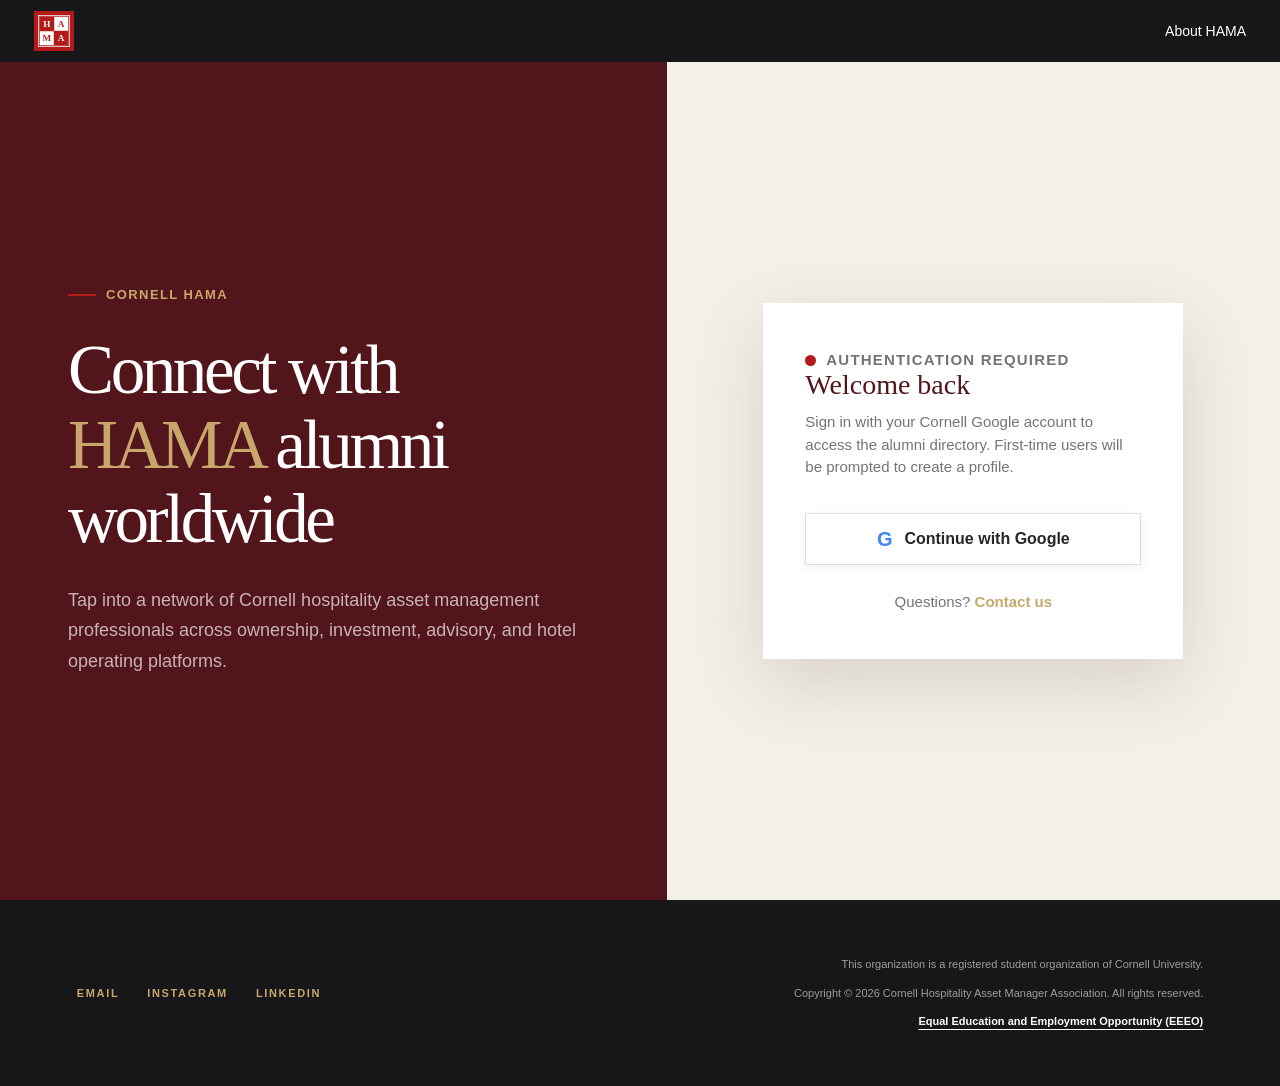
==== alumni.html @ c66a57fc "Remove homepage chapter label" ====
<!doctype html>
<html lang="en">
  <head>
    <meta charset="utf-8">
    <meta name="viewport" content="width=device-width, initial-scale=1">
    <title>Alumni Lobby | Cornell HAMA</title>
    <meta
      name="description"
      content="Cornell HAMA alumni lobby for hospitality asset management students and alumni."
    >
    <meta property="og:title" content="Alumni Lobby | Cornell HAMA">
    <meta property="og:description" content="Cornell HAMA alumni lobby for hospitality asset management students and alumni.">
    <meta property="og:type" content="website">
    <meta property="og:url" content="https://cornellhama.com/alumni.html">
    <meta property="og:image" content="https://cornellhama.com/assets/og-hama.png">
    <meta property="og:image:alt" content="Cornell HAMA — Own the whole picture.">
    <meta name="twitter:card" content="summary_large_image">
    <meta name="twitter:title" content="Alumni Lobby | Cornell HAMA">
    <meta name="twitter:description" content="Cornell HAMA alumni lobby for hospitality asset management students and alumni.">
    <meta name="twitter:image" content="https://cornellhama.com/assets/og-hama.png">
    <link rel="icon" href="assets/hama-mark.svg" type="image/svg+xml">
    <link rel="stylesheet" href="styles.css?v=20260830-2">
    <link rel="stylesheet" href="redesign.css?v=20260902-1">
  </head>
  <body class="lobby-page">
    <a class="skip-link" href="#main">Skip to content</a>
    <header class="lobby-header">
      <a class="lobby-mark" href="/index.html#home" aria-label="Cornell HAMA home">
        <img src="assets/hama-mark.svg" alt="HAMA">
      </a>
      <a href="index.html#about">About HAMA</a>
    </header>

    <main class="lobby-main" id="main">
      <section class="lobby-intro" aria-label="Cornell HAMA Alumni Lobby">
        <div class="lobby-copy">
          <p class="lobby-kicker"><span></span>Cornell HAMA</p>
          <h1>Connect with <strong>HAMA</strong> alumni worldwide</h1>
          <p>
            Tap into a network of Cornell hospitality asset management professionals across ownership,
            investment, advisory, and hotel operating platforms.
          </p>
        </div>
      </section>

      <section class="lobby-auth" aria-label="Authentication">
        <div class="auth-card">
          <p class="auth-required"><span></span>Authentication Required</p>
          <h2>Welcome back</h2>
          <p>
            Sign in with your Cornell Google account to access the alumni directory. First-time users will be
            prompted to create a profile.
          </p>
          <a class="google-button" href="mailto:hama@cornell.edu?subject=HAMA%20Alumni%20Lobby%20Access">
            <span aria-hidden="true">G</span>
            Continue with Google
          </a>
          <p class="auth-help">Questions? <a href="mailto:hama@cornell.edu">Contact us</a></p>
        </div>
      </section>
    </main>

    <footer class="site-footer">
      <div class="footer-socials" aria-label="Social links">
        <a href="mailto:hama@cornell.edu" aria-label="Email Cornell HAMA">Email</a>
        <a href="https://www.instagram.com/cornellhama/" aria-label="Instagram">Instagram</a>
        <a href="https://www.linkedin.com/company/hospitality-asset-managers-association-cornell-student-chapter/" aria-label="LinkedIn">LinkedIn</a>
      </div>
      <p>This organization is a registered student organization of Cornell University.</p>
      <p>Copyright © 2026 Cornell Hospitality Asset Manager Association. All rights reserved.</p>
      <a href="https://hr.cornell.edu/about/workplace-rights/equal-education-and-employment">Equal Education and Employment Opportunity (EEEO)</a>
    </footer>
  </body>
</html>
---- styles.css ----
:root {
  --cornell-red: #b31b1b;
  --cornell-red-dark: #871515;
  --ink: #161616;
  --muted: #5d5d5d;
  --line: #d8d8d8;
  --paper: #ffffff;
  --soft: #f6f6f4;
  --deep: #1f2428;
  --shadow: 0 18px 42px rgba(0, 0, 0, 0.08);
}

* {
  box-sizing: border-box;
}

html {
  scroll-behavior: smooth;
}

body {
  margin: 0;
  color: var(--ink);
  background: var(--paper);
  font-family: Arial, Helvetica, sans-serif;
  line-height: 1.5;
  text-rendering: optimizeLegibility;
}

a {
  color: inherit;
  text-decoration: none;
}

img {
  display: block;
  max-width: 100%;
}

a:focus-visible,
button:focus-visible,
input:focus-visible {
  outline: 3px solid rgba(179, 27, 27, 0.28);
  outline-offset: 4px;
}

.skip-link {
  position: fixed;
  z-index: 100;
  top: 12px;
  left: 12px;
  transform: translateY(-160%);
  padding: 10px 14px;
  color: #fff;
  background: var(--cornell-red);
  font-weight: 800;
  transition: transform 160ms ease;
}

.skip-link:focus {
  transform: translateY(0);
}

.sr-only {
  position: absolute;
  width: 1px;
  height: 1px;
  padding: 0;
  overflow: hidden;
  clip: rect(0, 0, 0, 0);
  white-space: nowrap;
  border: 0;
}

.site-header {
  position: sticky;
  z-index: 20;
  top: 0;
  left: 0;
  width: 100%;
  min-height: 96px;
  display: grid;
  grid-template-columns: auto minmax(0, 1fr) auto;
  align-items: center;
  gap: clamp(16px, 2vw, 28px);
  padding: 14px clamp(22px, 4vw, 52px);
  color: var(--cornell-red);
  background: rgba(255, 255, 255, 0.98);
  border-bottom: 3px solid var(--cornell-red);
  transition: background 180ms ease, box-shadow 180ms ease, min-height 180ms ease;
}

.site-header.is-scrolled,
.site-header.is-open {
  background: rgba(255, 255, 255, 0.98);
  box-shadow: 0 8px 22px rgba(0, 0, 0, 0.08);
}

.brand {
  display: inline-flex;
  align-items: center;
  justify-content: center;
  width: 72px;
  height: 72px;
  min-width: 0;
}

.brand-logo {
  display: block;
  width: 100%;
  height: 100%;
  object-fit: contain;
}

.site-nav {
  display: flex;
  align-items: center;
  justify-content: flex-end;
  gap: clamp(12px, 1.6vw, 22px);
  font-size: 13px;
  font-weight: 700;
  text-transform: uppercase;
  white-space: nowrap;
}

.site-nav a,
.apply-link {
  transition: color 160ms ease, background 160ms ease, border-color 160ms ease, transform 160ms ease;
}

.site-nav > a,
.nav-item > a {
  position: relative;
  padding: 8px 0;
}

.site-nav > a::after,
.nav-item > a::after {
  position: absolute;
  right: 0;
  bottom: 2px;
  left: 0;
  height: 2px;
  content: "";
  background: currentColor;
  transform: scaleX(0);
  transform-origin: center;
  transition: transform 160ms ease;
}

.site-nav > a:hover::after,
.site-nav > a:focus-visible::after,
.nav-item > a:hover::after,
.nav-item > a:focus-visible::after {
  transform: scaleX(1);
}

.nav-item {
  position: relative;
  display: inline-flex;
  align-items: center;
  min-height: 46px;
}

.subnav {
  position: absolute;
  top: 100%;
  left: 50%;
  min-width: 160px;
  display: none;
  transform: translateX(-50%);
  padding: 12px 18px;
  background: #fff;
  border-top: 3px solid var(--cornell-red);
  box-shadow: 0 14px 28px rgba(0, 0, 0, 0.12);
}

.subnav a {
  display: block;
  padding: 8px 0;
}

.nav-item:hover .subnav,
.nav-item:focus-within .subnav {
  display: block;
}

.site-nav a:hover,
.site-nav a:focus-visible {
  color: #7c1111;
}

.apply-link {
  display: inline-flex;
  align-items: center;
  justify-content: center;
  min-width: 98px;
  min-height: 42px;
  padding: 11px 20px;
  border: 2px solid var(--cornell-red);
  border-radius: 999px;
  font-size: 13px;
  font-weight: 800;
  text-transform: uppercase;
}

.apply-link:hover,
.apply-link:focus-visible {
  color: #fff;
  background: var(--cornell-red);
  transform: translateY(-1px);
}

.menu-toggle {
  display: none;
  width: 44px;
  height: 44px;
  padding: 10px;
  border: 1px solid var(--cornell-red);
  background: transparent;
  color: var(--cornell-red);
}

.menu-toggle span:not(.sr-only) {
  display: block;
  height: 2px;
  margin: 5px 0;
  background: currentColor;
}

.hero {
  position: relative;
  min-height: min(760px, 74vh);
  display: flex;
  align-items: center;
  justify-content: center;
  padding: 96px 24px;
  color: var(--ink);
  text-align: center;
  background: #fff;
  border-bottom: 1px solid var(--line);
}

.hero-overlay {
  display: none;
}

.hero-content {
  position: relative;
  width: min(980px, 100%);
}

.eyebrow {
  margin: 0 0 18px;
  color: var(--cornell-red);
  font-size: 14px;
  font-weight: 800;
  letter-spacing: 0;
  text-transform: uppercase;
}

.hero .eyebrow {
  color: #fff;
}

h1,
h2,
h3 {
  overflow-wrap: normal;
  text-wrap: balance;
  word-break: normal;
}

dd,
.person-contact {
  overflow-wrap: anywhere;
}

h1 {
  margin: 0;
  color: var(--cornell-red);
  font-size: clamp(44px, 8vw, 94px);
  line-height: 0.96;
  font-weight: 800;
  letter-spacing: 0;
  text-transform: uppercase;
}

.hero p:last-child {
  width: min(710px, 100%);
  margin: 28px auto 0;
  font-size: clamp(18px, 2.3vw, 27px);
  font-weight: 600;
}

.section {
  padding: clamp(58px, 7vw, 88px) clamp(20px, 4vw, 44px);
}

.section-inner {
  width: min(1180px, 100%);
  margin: 0 auto;
}

.narrow {
  width: min(940px, 100%);
  text-align: center;
}

h2 {
  margin: 0 0 22px;
  font-size: clamp(34px, 5vw, 62px);
  line-height: 1;
  text-transform: uppercase;
}

.intro p,
.feature-band p,
.subscribe p {
  margin: 0;
  color: var(--muted);
  font-size: clamp(18px, 2vw, 24px);
}

.section-heading {
  width: min(980px, 100%);
  margin: 0 auto clamp(42px, 5vw, 64px);
  text-align: center;
}

.section-heading h2 {
  margin-bottom: 16px;
  color: var(--ink);
  font-size: clamp(42px, 5vw, 64px);
  font-weight: 500;
  text-transform: none;
}

.section-heading span {
  display: block;
  width: 58px;
  height: 4px;
  margin: 0 auto 18px;
  background: var(--cornell-red);
}

.section-heading p {
  width: min(760px, 100%);
  margin: 0 auto;
  color: var(--ink);
  font-size: 18px;
}

.interior-hero {
  padding-top: clamp(58px, 6vw, 82px);
  padding-bottom: 18px;
  background: #fff;
}

.interior-hero .section-heading {
  margin-bottom: 0;
}

.interior-hero h1 {
  color: var(--ink);
  font-size: clamp(54px, 8vw, 96px);
  font-weight: 600;
  line-height: 1;
  text-transform: none;
}

.people {
  padding-top: clamp(42px, 5vw, 62px);
  background: #fff;
}

.people .section-inner {
  width: min(1580px, 100%);
}

.people-grid {
  display: grid;
  grid-template-columns: repeat(auto-fit, minmax(190px, 1fr));
  gap: clamp(48px, 7vw, 86px) clamp(26px, 4vw, 54px);
  align-items: start;
}

.person-card {
  display: grid;
  gap: 14px;
  align-content: start;
  color: inherit;
  transition: transform 180ms ease, color 180ms ease;
}

.person-card:hover,
.person-card:focus-visible {
  transform: translateY(-4px);
}

.person-card img {
  width: 100%;
  aspect-ratio: 1 / 1;
  object-fit: cover;
  object-position: center 34%;
  background: var(--soft);
  border: 1px solid rgba(0, 0, 0, 0.06);
  transition: box-shadow 180ms ease, filter 180ms ease;
}

.person-card:hover img,
.person-card:focus-visible img {
  box-shadow: var(--shadow);
  filter: saturate(1.04);
}

.person-card.is-president img {
  border-color: rgba(179, 27, 27, 0.32);
}

.person-card h3 {
  margin: 0 0 3px;
  color: var(--cornell-red);
  font-size: clamp(18px, 1.4vw, 21px);
  line-height: 1.1;
}

.person-card p,
.person-detail dd,
.person-email {
  display: block;
  margin: 0;
  color: var(--ink);
  font-size: 14px;
  line-height: 1.25;
}

.person-email {
  color: var(--cornell-red);
  font-weight: 700;
}

.person-role {
  font-size: clamp(15px, 1.1vw, 17px);
  font-weight: 800;
}

.person-major {
  font-weight: 800;
}

.person-contact {
  color: var(--muted);
}

.person-detail {
  display: none;
  padding: 76px 36px 96px;
  background: #fff;
  scroll-margin-top: 126px;
}

.person-detail:target {
  display: block;
}

.person-detail-layout {
  display: grid;
  grid-template-columns: minmax(320px, 1fr) minmax(300px, 0.72fr);
  gap: clamp(48px, 8vw, 118px);
  align-items: start;
}

.person-detail-layout > img {
  width: 100%;
  aspect-ratio: 16 / 10;
  object-fit: cover;
  object-position: center 34%;
}

.person-detail-content {
  padding-top: 4px;
}

.back-link {
  width: 42px;
  height: 42px;
  display: inline-grid;
  place-items: center;
  margin-bottom: 34px;
  border: 1px solid rgba(179, 27, 27, 0.58);
  border-radius: 6px;
  color: var(--cornell-red);
  font-size: 34px;
  line-height: 1;
}

.back-link:hover,
.back-link:focus-visible {
  color: #fff;
  background: var(--cornell-red);
}

.person-detail h2 {
  margin: 0 0 38px;
  color: var(--cornell-red);
  font-size: clamp(44px, 5vw, 76px);
  line-height: 0.98;
  text-transform: none;
}

.person-detail dl {
  display: grid;
  gap: 22px;
  margin: 0 0 34px;
}

.person-detail dl div {
  display: grid;
  grid-template-columns: max-content minmax(0, 1fr);
  column-gap: 6px;
  align-items: baseline;
}

.person-detail dt {
  color: var(--ink);
  font-size: 18px;
  font-weight: 900;
  text-transform: uppercase;
}

.person-detail dd {
  color: var(--muted);
  font-weight: 700;
}

.profile-page {
  padding: clamp(60px, 7vw, 92px) clamp(20px, 4vw, 44px) clamp(76px, 8vw, 108px);
  background: #fff;
}

.profile-layout {
  display: grid;
  grid-template-columns: minmax(360px, 1.06fr) minmax(320px, 0.72fr);
  gap: clamp(48px, 8vw, 118px);
  align-items: start;
}

.profile-photo {
  width: 100%;
  aspect-ratio: 4 / 3;
  object-fit: cover;
  object-position: center 34%;
  background: var(--soft);
}

.profile-content {
  padding-top: 4px;
}

.profile-content h1,
.profile-missing h1 {
  margin: 0 0 38px;
  color: var(--cornell-red);
  font-size: clamp(44px, 5vw, 76px);
  line-height: 0.98;
  text-transform: none;
}

.profile-content dl {
  display: grid;
  gap: 20px;
  margin: 0 0 34px;
}

.profile-content dl div {
  display: grid;
  grid-template-columns: max-content minmax(0, 1fr);
  column-gap: 6px;
  align-items: baseline;
}

.profile-content dt {
  color: var(--ink);
  font-size: 18px;
  font-weight: 900;
  text-transform: uppercase;
}

.profile-content dd {
  margin: 0;
  color: var(--muted);
  font-size: 17px;
  font-weight: 700;
}

.profile-links {
  display: grid;
  gap: 12px;
  justify-items: start;
}

.linkedin-link {
  display: inline-flex;
  align-items: center;
  justify-content: center;
  color: #000;
  font-size: 17px;
  font-weight: 800;
  line-height: 1.25;
}

.linkedin-link::before {
  content: "in";
  display: inline-grid;
  place-items: center;
  width: 24px;
  height: 24px;
  margin-right: 10px;
  color: #fff;
  background: #0a66c2;
  border-radius: 3px;
  font-size: 14px;
  font-weight: 900;
}

.linkedin-link:hover,
.linkedin-link:focus-visible {
  color: var(--cornell-red);
}

.profile-missing {
  display: grid;
  gap: 18px;
}

.work-grid {
  display: grid;
  grid-template-columns: repeat(4, minmax(0, 1fr));
  gap: 0;
  padding-top: 0;
}

.work-grid article {
  min-height: 300px;
  padding: 42px 30px;
  border-top: 1px solid var(--line);
  border-right: 1px solid var(--line);
  border-bottom: 1px solid var(--line);
  transition: background 180ms ease, transform 180ms ease;
}

.work-grid article:first-child {
  border-left: 1px solid var(--line);
}

.work-grid h3 {
  margin: 0 0 22px;
  color: var(--cornell-red);
  font-size: clamp(24px, 3vw, 34px);
  line-height: 1.08;
  text-transform: uppercase;
}

.work-grid article:hover {
  background: var(--soft);
}

.work-grid p {
  margin: 0;
  color: var(--muted);
  font-size: 16px;
}

.feature-band {
  color: #fff;
  background:
    linear-gradient(90deg, rgba(20, 20, 20, 0.9), rgba(82, 21, 27, 0.72)),
    #52151b;
  background-position: center;
  background-size: cover;
}

.feature-band .eyebrow,
.feature-band p {
  color: #fff;
}

.network {
  background: #fff;
}

.network-layout {
  display: grid;
  grid-template-columns: minmax(300px, 0.8fr) minmax(420px, 1.2fr);
  gap: 60px;
  align-items: start;
}

.network-layout > div:first-child {
  position: sticky;
  top: 120px;
}

.network-layout p {
  margin: 0;
  color: var(--muted);
  font-size: clamp(17px, 1.8vw, 22px);
}

.chapter-grid {
  display: grid;
  grid-template-columns: repeat(2, minmax(0, 1fr));
  border-top: 1px solid var(--line);
  border-left: 1px solid var(--line);
}

.chapter-grid article {
  min-height: 240px;
  padding: 30px;
  border-right: 1px solid var(--line);
  border-bottom: 1px solid var(--line);
}

.chapter-grid span {
  display: block;
  margin-bottom: 36px;
  color: var(--cornell-red);
  font-size: 13px;
  font-weight: 800;
}

.chapter-grid h3 {
  margin: 0 0 16px;
  font-size: clamp(22px, 2.4vw, 31px);
  line-height: 1.05;
  text-transform: uppercase;
}

.chapter-grid p {
  font-size: 15px;
}

.split {
  display: grid;
  grid-template-columns: minmax(280px, 0.85fr) minmax(280px, 1fr);
  align-items: center;
  gap: 54px;
}

.subscribe {
  background: var(--soft);
}

.subscribe-layout {
  display: grid;
  grid-template-columns: minmax(280px, 0.75fr) minmax(320px, 1fr);
  gap: 54px;
  align-items: start;
}

.subscribe-form {
  display: grid;
  grid-template-columns: repeat(2, minmax(0, 1fr));
  gap: 20px;
}

.subscribe-form label {
  display: grid;
  gap: 8px;
  color: var(--muted);
  font-size: 13px;
  font-weight: 700;
  text-transform: uppercase;
}

.subscribe-form input {
  width: 100%;
  min-height: 48px;
  padding: 12px 14px;
  border: 1px solid #a9a9a9;
  border-radius: 0;
  background: #fff;
  color: var(--ink);
  font: inherit;
}

.subscribe-form input:focus {
  border-color: var(--cornell-red);
}

.subscribe-form button {
  grid-column: span 2;
  min-height: 52px;
  border: 2px solid var(--cornell-red);
  background: var(--cornell-red);
  color: #fff;
  font: inherit;
  font-weight: 800;
  text-transform: uppercase;
  cursor: pointer;
}

.subscribe-form button:hover,
.subscribe-form button:focus-visible {
  background: var(--cornell-red-dark);
  border-color: var(--cornell-red-dark);
}

.form-message {
  grid-column: span 2;
  min-height: 24px;
  margin: 0;
  color: var(--cornell-red);
  font-size: 15px;
  font-weight: 700;
}

.link-row {
  display: grid;
  grid-template-columns: 1fr;
  padding-top: 0;
  padding-bottom: 0;
}

.link-row a {
  min-height: 122px;
  display: grid;
  place-items: center;
  padding: 28px;
  border-top: 1px solid var(--line);
  border-right: 1px solid var(--line);
  color: var(--cornell-red);
  font-size: clamp(22px, 3vw, 36px);
  font-weight: 800;
  text-align: center;
  text-transform: uppercase;
}

.link-row a:first-child {
  border-left: 1px solid var(--line);
}

.link-row a:hover,
.link-row a:focus-visible {
  color: #fff;
  background: var(--cornell-red);
}

.site-footer {
  display: grid;
  gap: 14px;
  justify-items: center;
  padding: 54px 24px 66px;
  color: #fff;
  background: var(--deep);
  text-align: center;
}

.site-footer p {
  margin: 0;
  color: rgba(255, 255, 255, 0.76);
  font-size: 14px;
}

.site-footer > a {
  color: #fff;
  font-weight: 700;
  text-decoration: underline;
  text-underline-offset: 4px;
}

.footer-socials {
  display: flex;
  gap: 20px;
  flex-wrap: wrap;
  justify-content: center;
  margin-bottom: 8px;
}

.footer-socials a {
  font-weight: 800;
  text-transform: uppercase;
}

.lobby-page {
  min-height: 100vh;
  background: #0f0f0f;
}

.lobby-header {
  position: fixed;
  z-index: 10;
  top: 0;
  left: 0;
  width: 100%;
  height: 62px;
  display: flex;
  align-items: center;
  justify-content: space-between;
  padding: 12px 34px;
  color: rgba(255, 255, 255, 0.72);
  background: #111;
  font-size: 14px;
}

.lobby-mark {
  display: inline-grid;
  place-items: center;
  width: 40px;
  height: 40px;
  background: var(--cornell-red);
}

.lobby-mark img {
  width: 32px;
  height: 32px;
  object-fit: contain;
}

.lobby-header a:hover,
.lobby-header a:focus-visible {
  color: #fff;
}

.lobby-main {
  min-height: 100vh;
  display: grid;
  grid-template-columns: minmax(0, 1fr) minmax(430px, 0.92fr);
  padding-top: 62px;
}

.lobby-intro {
  display: flex;
  align-items: center;
  padding: 72px 68px;
  color: #fff;
  background:
    radial-gradient(circle at 82% 12%, rgba(179, 27, 27, 0.24), transparent 24%),
    radial-gradient(circle at 12% 100%, rgba(179, 27, 27, 0.18), transparent 20%),
    #111;
}

.lobby-copy {
  width: min(610px, 100%);
}

.lobby-kicker {
  display: flex;
  align-items: center;
  gap: 10px;
  margin: 0 0 28px;
  color: var(--cornell-red);
  font-size: 13px;
  font-weight: 900;
  letter-spacing: 1.4px;
  text-transform: uppercase;
}

.lobby-kicker span {
  width: 28px;
  height: 2px;
  background: var(--cornell-red);
}

.lobby-copy h1 {
  margin: 0;
  color: #fff;
  font-family: Georgia, "Times New Roman", serif;
  font-size: clamp(42px, 5.4vw, 72px);
  font-weight: 700;
  line-height: 1.08;
  text-transform: none;
}

.lobby-copy h1 strong {
  color: var(--cornell-red);
  font-weight: inherit;
}

.lobby-copy > p:last-child {
  width: min(520px, 100%);
  margin: 28px 0 0;
  color: rgba(255, 255, 255, 0.68);
  font-size: 18px;
  line-height: 1.7;
}

.lobby-auth {
  display: grid;
  place-items: center;
  padding: 72px 48px;
  background: #fafafa;
}

.auth-card {
  width: min(420px, 100%);
  padding: 46px 42px;
  border-radius: 24px;
  background: #fff;
  box-shadow: 0 22px 48px rgba(0, 0, 0, 0.18);
}

.auth-required {
  display: flex;
  align-items: center;
  gap: 10px;
  margin: 0 0 18px;
  color: var(--cornell-red);
  font-size: 12px;
  font-weight: 900;
  letter-spacing: 1.2px;
  text-transform: uppercase;
}

.auth-required span {
  width: 11px;
  height: 11px;
  border-radius: 999px;
  background: var(--cornell-red);
}

.auth-card h2 {
  margin: 0 0 12px;
  color: var(--ink);
  font-family: Georgia, "Times New Roman", serif;
  font-size: 28px;
  font-weight: 700;
  text-transform: none;
}

.auth-card p {
  margin: 0;
  color: #747474;
  font-size: 15px;
}

.google-button {
  min-height: 52px;
  display: flex;
  align-items: center;
  justify-content: center;
  gap: 12px;
  margin: 34px 0 26px;
  border: 1px solid #dedede;
  border-radius: 6px;
  color: #262626;
  background: #fff;
  font-weight: 800;
  box-shadow: 0 3px 10px rgba(0, 0, 0, 0.06);
}

.google-button span {
  color: #4285f4;
  font-size: 20px;
  font-weight: 900;
}

.google-button:hover,
.google-button:focus-visible {
  border-color: var(--cornell-red);
}

.auth-help {
  text-align: center;
  font-size: 12px;
}

.auth-help a {
  color: var(--cornell-red);
  font-weight: 700;
}

@media (max-width: 1320px) {
  .site-header {
    grid-template-columns: auto minmax(0, 1fr) auto;
    padding: 14px 22px;
  }

  .brand {
    width: 68px;
    height: 68px;
  }

  .menu-toggle {
    display: block;
    justify-self: end;
  }

  .site-nav {
    position: absolute;
    top: 100%;
    left: 0;
    width: 100%;
    display: none;
    flex-direction: column;
    align-items: stretch;
    gap: 0;
    padding: 10px 22px 20px;
    background: rgba(255, 255, 255, 0.98);
  }

  .site-header.is-open .site-nav {
    display: flex;
  }

  .site-nav a {
    padding: 14px 0;
    border-top: 1px solid rgba(179, 27, 27, 0.18);
  }

  .nav-item {
    display: block;
    min-height: 0;
  }

  .subnav {
    position: static;
    display: block;
    min-width: 0;
    transform: none;
    padding: 0 0 0 18px;
    border-top: 0;
    box-shadow: none;
  }

  .subnav a {
    padding: 12px 0;
  }
}

@media (max-width: 1120px) {
  .site-header {
    grid-template-columns: auto minmax(0, 1fr) auto;
    padding: 14px 22px;
  }

  .brand {
    width: 68px;
    height: 68px;
  }

  .menu-toggle {
    display: block;
    justify-self: end;
  }

  .site-nav {
    position: absolute;
    top: 100%;
    left: 0;
    width: 100%;
    display: none;
    flex-direction: column;
    align-items: stretch;
    gap: 0;
    padding: 10px 22px 20px;
    background: rgba(255, 255, 255, 0.98);
  }

  .site-header.is-open .site-nav {
    display: flex;
  }

  .site-nav a {
    padding: 14px 0;
    border-top: 1px solid rgba(179, 27, 27, 0.18);
  }

  .nav-item {
    display: block;
    min-height: 0;
  }

  .subnav {
    position: static;
    display: block;
    min-width: 0;
    transform: none;
    padding: 0 0 0 18px;
    border-top: 0;
    box-shadow: none;
  }

  .subnav a {
    padding: 12px 0;
  }

  .work-grid {
    grid-template-columns: repeat(2, minmax(0, 1fr));
  }

  .people-grid {
    grid-template-columns: repeat(3, minmax(0, 1fr));
    gap: 54px 30px;
  }

  .person-detail-layout {
    grid-template-columns: 1fr;
    gap: 34px;
  }

  .profile-layout {
    grid-template-columns: 1fr;
    gap: 34px;
  }

  .network-layout {
    grid-template-columns: 1fr;
  }

  .network-layout > div:first-child {
    position: static;
  }

  .lobby-main {
    grid-template-columns: 1fr;
  }

  .lobby-intro,
  .lobby-auth {
    min-height: 50vh;
  }
}

@media (max-width: 760px) {
  .site-header {
    grid-template-columns: auto minmax(0, 1fr) auto;
    gap: 12px;
    min-height: 72px;
    padding: 12px 16px;
  }

  .brand-logo {
    width: 100%;
  }

  .brand {
    width: 56px;
    height: 56px;
  }

  .apply-link {
    grid-column: auto;
    min-width: 84px;
    min-height: 38px;
    padding: 9px 14px;
  }

  .hero {
    min-height: 74vh;
    align-items: flex-end;
    padding: 128px 18px 58px;
  }

  h1 {
    font-size: clamp(38px, 14vw, 66px);
  }

  .interior-hero h1,
  .section-heading h2 {
    font-size: clamp(40px, 11vw, 48px);
  }

  .section {
    padding: 56px 20px;
  }

  .work-grid,
  .chapter-grid,
  .link-row,
  .split,
  .subscribe-layout,
  .subscribe-form {
    grid-template-columns: 1fr;
  }

  .people-grid {
    grid-template-columns: repeat(2, minmax(0, 1fr));
    gap: 42px 20px;
  }

  .person-card {
    gap: 11px;
  }

  .person-card h3 {
    font-size: 17px;
  }

  .person-card p,
  .person-email {
    font-size: 13px;
  }

  .work-grid {
    padding-top: 0;
  }

  .work-grid article,
  .work-grid article:first-child,
  .link-row a,
  .link-row a:first-child {
    border-left: 1px solid var(--line);
  }

  .subscribe-form button,
  .form-message {
    grid-column: auto;
  }

  .person-detail {
    padding: 56px 20px 72px;
    scroll-margin-top: 104px;
  }

  .person-detail-layout > img {
    aspect-ratio: 1 / 1;
  }

  .person-detail h2 {
    margin-bottom: 28px;
  }

  .person-detail dl div {
    display: grid;
    gap: 2px;
  }

  .profile-page {
    padding: 56px 20px 72px;
  }

  .profile-photo {
    aspect-ratio: 4 / 3;
  }

  .profile-content h1,
  .profile-missing h1 {
    margin-bottom: 28px;
  }

  .profile-content dl div {
    display: grid;
    gap: 2px;
  }

  .lobby-header {
    padding: 10px 18px;
  }

  .lobby-intro,
  .lobby-auth {
    padding: 52px 22px;
  }

  .auth-card {
    padding: 34px 24px;
    border-radius: 18px;
  }
}

@media (max-width: 460px) {
  .people-grid {
    grid-template-columns: 1fr;
    gap: 42px;
  }

  .person-card {
    width: min(300px, 100%);
    margin: 0 auto;
  }

  .site-header {
    grid-template-columns: minmax(0, 1fr) auto;
  }

  .apply-link {
    display: none;
  }
}
---- redesign.css ----
/* HAMA editorial redesign — intentionally distinct from the CREC reference. */
:root {
  --cornell-red: #b31b1b;
  --cornell-red-dark: #68151b;
  --wine: #52151b;
  --night: #171719;
  --ink: #202023;
  --muted: #686560;
  --line: #d9d2c7;
  --paper: #f4f0e8;
  --soft: #e9e2d7;
  --deep: #171719;
  --gold: #c9a66b;
  --shadow: 0 24px 70px rgba(35, 20, 16, 0.14);
}

body {
  background: var(--paper);
  font-family: "Helvetica Neue", Helvetica, Arial, sans-serif;
}

h1,
h2,
h3 {
  font-family: Georgia, "Times New Roman", serif;
  font-weight: 400;
}

.site-header {
  min-height: 82px;
  grid-template-columns: auto minmax(0, 1fr) auto;
  gap: clamp(24px, 4vw, 68px);
  padding: 10px clamp(20px, 4vw, 64px);
  color: #fff;
  background: rgba(23, 23, 25, 0.96);
  border-bottom: 1px solid rgba(255, 255, 255, 0.14);
  box-shadow: none;
}

.site-header.is-scrolled,
.site-header.is-open {
  background: rgba(23, 23, 25, 0.985);
  box-shadow: 0 12px 32px rgba(0, 0, 0, 0.18);
}

.brand {
  width: auto;
  height: auto;
  color: #fff;
  background: transparent;
  font-family: Georgia, "Times New Roman", serif;
  font-size: 24px;
  font-weight: 700;
  letter-spacing: 0.08em;
  line-height: 1;
}

.site-nav {
  position: static;
  width: auto;
  display: flex;
  flex-direction: row;
  align-items: center;
  justify-content: center;
  gap: clamp(18px, 2.6vw, 38px);
  color: rgba(255, 255, 255, 0.76);
  font-size: 11px;
  font-weight: 700;
  letter-spacing: 0.14em;
}

.site-nav > a,
.nav-item > a {
  padding: 12px 0;
}

.site-nav > a::after,
.nav-item > a::after {
  bottom: 5px;
  height: 1px;
  background: var(--gold);
  transform-origin: left;
}

.site-nav a:hover,
.site-nav a:focus-visible {
  color: #fff;
}

.apply-link {
  min-width: 112px;
  min-height: 42px;
  padding: 10px 22px;
  color: #fff;
  border: 1px solid var(--gold);
  border-radius: 0;
  font-size: 11px;
  letter-spacing: 0.15em;
}

.apply-link:hover,
.apply-link:focus-visible {
  color: var(--night);
  background: var(--gold);
  border-color: var(--gold);
}

.menu-toggle {
  display: none;
  border-color: rgba(255, 255, 255, 0.45);
  color: #fff;
}

.hero {
  min-height: calc(100svh - 82px);
  display: grid;
  grid-template-columns: minmax(0, 1.04fr) minmax(340px, 0.96fr);
  align-items: stretch;
  justify-content: stretch;
  padding: 0;
  color: #fff;
  text-align: left;
  background: var(--wine);
  border: 0;
}

.hero-media {
  position: relative;
  min-height: 640px;
  grid-column: 2;
  grid-row: 1;
  background-color: var(--night);
  background-image:
    linear-gradient(145deg, rgba(82, 21, 27, 0.18), rgba(23, 23, 25, 0.52)),
    url("assets/hama-mark.svg"),
    repeating-linear-gradient(90deg, rgba(201, 166, 107, 0.09) 0 1px, transparent 1px 76px),
    repeating-linear-gradient(0deg, rgba(201, 166, 107, 0.06) 0 1px, transparent 1px 76px);
  background-position: center;
  background-repeat: no-repeat, no-repeat, repeat, repeat;
  background-size: cover, 54%, auto, auto;
}

.hero-media::before {
  position: absolute;
  inset: 0;
  content: "";
  background: linear-gradient(90deg, var(--wine) 0, rgba(82, 21, 27, 0) 28%);
}

.hero-content {
  position: relative;
  z-index: 1;
  width: auto;
  grid-column: 1;
  grid-row: 1;
  align-self: center;
  padding: clamp(72px, 10vw, 150px) clamp(30px, 6.5vw, 104px);
}

.hero h1 {
  max-width: 760px;
  color: #fff;
  font-size: clamp(64px, 7.4vw, 124px);
  line-height: 0.82;
  letter-spacing: -0.055em;
  text-transform: none;
}

.hero h1 em {
  color: #e9d8bc;
  font-weight: 400;
}

.hero .hero-deck {
  width: min(590px, 100%);
  margin: 38px 0 0;
  color: rgba(255, 255, 255, 0.74);
  font-size: clamp(17px, 1.5vw, 22px);
  font-weight: 400;
  line-height: 1.55;
}

.hero-actions {
  display: flex;
  flex-wrap: wrap;
  align-items: center;
  gap: 26px;
  margin-top: 42px;
}

.primary-action {
  display: inline-flex;
  align-items: center;
  justify-content: space-between;
  gap: 32px;
  min-width: 224px;
  padding: 17px 20px;
  color: var(--night);
  background: var(--gold);
  font-size: 12px;
  font-weight: 800;
  letter-spacing: 0.12em;
  text-transform: uppercase;
  transition: background 160ms ease, transform 160ms ease;
}

.primary-action:hover,
.primary-action:focus-visible {
  background: #e2c58f;
  transform: translateY(-2px);
}

.text-action {
  display: inline-flex;
  gap: 12px;
  padding: 12px 0 8px;
  color: #fff;
  border-bottom: 1px solid rgba(255, 255, 255, 0.42);
  font-size: 12px;
  font-weight: 700;
  letter-spacing: 0.1em;
  text-transform: uppercase;
}

.text-action:hover,
.text-action:focus-visible {
  border-color: var(--gold);
}

@media (max-width: 1120px) {
  .site-header {
    padding: 12px 20px;
  }

  .menu-toggle {
    display: block;
    justify-self: end;
  }

  .site-nav {
    position: absolute;
    top: 100%;
    left: 0;
    width: 100%;
    display: none;
    flex-direction: column;
    align-items: stretch;
    gap: 0;
    padding: 10px 22px 20px;
    background: rgba(23, 23, 25, 0.99);
  }

  .site-header.is-open .site-nav {
    display: flex;
  }

  .site-nav a {
    padding: 14px 0;
    border-color: rgba(255, 255, 255, 0.13);
  }
}

@media (max-width: 760px) {
  .site-header {
    min-height: 72px;
  }

  .brand {
    width: auto;
    height: auto;
    font-size: 20px;
  }

  .hero {
    min-height: calc(100svh - 72px);
    display: block;
    padding: 0;
    background: var(--wine);
  }

  .hero-media {
    position: absolute;
    inset: 0;
    min-height: 0;
    opacity: 0.32;
  }

  .hero-media::before {
    background: linear-gradient(180deg, rgba(82, 21, 27, 0.15), var(--wine) 88%);
  }

  .hero-content {
    min-height: calc(100svh - 72px);
    display: flex;
    flex-direction: column;
    justify-content: flex-end;
    padding: 112px 20px 62px;
  }

  .hero h1 {
    font-size: clamp(56px, 18vw, 82px);
  }

  .hero .hero-deck {
    margin-top: 28px;
    font-size: 16px;
  }

  .hero-actions {
    align-items: flex-start;
    flex-direction: column;
    gap: 18px;
    margin-top: 32px;
  }

}

/* Shared editorial system */
::selection {
  color: #fff;
  background: var(--wine);
}

a:focus-visible,
button:focus-visible,
input:focus-visible {
  outline-color: var(--gold);
}

.section {
  padding: clamp(76px, 9vw, 138px) clamp(20px, 5vw, 72px);
}

.section-inner {
  width: min(1240px, 100%);
}

.eyebrow {
  margin: 0 0 24px;
  color: var(--cornell-red);
  font-size: 11px;
  font-weight: 800;
  letter-spacing: 0.2em;
  text-transform: uppercase;
}

.intro {
  color: var(--ink);
  background: var(--paper);
}

.intro-layout {
  display: grid;
  grid-template-columns: minmax(280px, 0.8fr) minmax(360px, 1fr);
  gap: clamp(52px, 9vw, 144px);
  align-items: start;
}

.intro h2 {
  max-width: 660px;
  margin: 0;
  color: var(--wine);
  font-size: clamp(54px, 6.2vw, 94px);
  line-height: 0.94;
  letter-spacing: -0.045em;
  text-transform: none;
}

.intro-copy {
  padding-top: 38px;
}

.intro-copy > p:first-child {
  margin: 0;
  color: var(--ink);
  font-family: Georgia, "Times New Roman", serif;
  font-size: clamp(24px, 2.3vw, 34px);
  line-height: 1.35;
}

.intro .intro-note {
  max-width: 540px;
  margin: 42px 0 0;
  padding: 22px 0 0 54px;
  color: var(--muted);
  border-top: 1px solid var(--line);
  font-size: 15px;
  line-height: 1.7;
}

.programming {
  background: var(--soft);
}

.program-header {
  display: grid;
  grid-template-columns: minmax(360px, 1fr) minmax(260px, 0.55fr);
  gap: 50px;
  align-items: end;
  margin-bottom: clamp(54px, 7vw, 86px);
}

.program-header .eyebrow {
  grid-column: 1 / -1;
  margin-bottom: -20px;
}

.program-header h2 {
  margin: 0;
  color: var(--wine);
  font-size: clamp(52px, 6.4vw, 92px);
  line-height: 0.92;
  letter-spacing: -0.05em;
  text-transform: none;
}

.program-header > p:last-child {
  margin: 0 0 6px;
  color: var(--muted);
  font-size: 17px;
  line-height: 1.65;
}

.work-grid {
  display: grid;
  grid-template-columns: repeat(2, minmax(0, 1fr));
  gap: 1px;
  padding: 1px;
  background: #c9c0b3;
}

.work-grid article,
.work-grid article:first-child {
  position: relative;
  min-height: 350px;
  display: flex;
  flex-direction: column;
  padding: clamp(30px, 4vw, 54px);
  background: var(--paper);
  border: 0;
  transition: color 220ms ease, background 220ms ease;
}

.work-grid article:hover {
  color: #fff;
  background: var(--wine);
}

.card-index {
  margin-bottom: auto;
  color: var(--cornell-red);
  font-size: 11px;
  font-weight: 800;
  letter-spacing: 0.16em;
}

.work-grid article:hover .card-index,
.work-grid article:hover h3,
.work-grid article:hover p {
  color: inherit;
}

.work-grid h3 {
  margin: 58px 0 20px;
  color: var(--wine);
  font-size: clamp(34px, 3.5vw, 50px);
  font-weight: 400;
  line-height: 1;
  letter-spacing: -0.035em;
  text-transform: none;
}

.work-grid p {
  max-width: 510px;
  margin: 0;
  color: var(--muted);
  font-size: 15px;
  line-height: 1.7;
}

.feature-band {
  position: relative;
  overflow: hidden;
  min-height: min(760px, 82vh);
  display: flex;
  align-items: flex-end;
  color: #fff;
  background-color: var(--wine);
  background-image:
    linear-gradient(135deg, rgba(23, 23, 25, 0.56), rgba(82, 21, 27, 0.18)),
    repeating-linear-gradient(90deg, rgba(255, 255, 255, 0.055) 0 1px, transparent 1px 96px);
}

.feature-band::before {
  position: absolute;
  top: 50%;
  right: clamp(-80px, -4vw, -30px);
  width: min(48vw, 600px);
  aspect-ratio: 1;
  content: "";
  background: url("assets/hama-mark.svg") center / contain no-repeat;
  opacity: 0.08;
  transform: translateY(-50%) rotate(6deg);
}

.feature-band .section-inner {
  position: relative;
  z-index: 1;
}

.feature-band .split {
  align-items: end;
  grid-template-columns: minmax(340px, 1.1fr) minmax(300px, 0.7fr);
  gap: clamp(42px, 8vw, 120px);
}

.feature-band .eyebrow {
  color: var(--gold);
}

.feature-band h2 {
  max-width: 780px;
  margin: 0;
  color: #fff;
  font-size: clamp(50px, 6.2vw, 94px);
  line-height: 0.94;
  letter-spacing: -0.05em;
  text-transform: none;
}

.feature-band p:last-child {
  padding-top: 24px;
  color: rgba(255, 255, 255, 0.76);
  border-top: 1px solid rgba(255, 255, 255, 0.38);
  font-size: 16px;
  line-height: 1.7;
}

.network {
  color: #fff;
  background: var(--night);
}

.network-layout {
  grid-template-columns: minmax(300px, 0.72fr) minmax(520px, 1.28fr);
  gap: clamp(60px, 9vw, 144px);
}

.network-layout > div:first-child {
  top: 116px;
}

.network .eyebrow {
  color: var(--gold);
}

.network h2 {
  margin: 0 0 38px;
  color: #fff;
  font-size: clamp(52px, 5.6vw, 82px);
  line-height: 0.94;
  letter-spacing: -0.05em;
  text-transform: none;
}

.network-layout > div:first-child > p:last-child {
  color: rgba(255, 255, 255, 0.62);
  font-size: 16px;
  line-height: 1.75;
}

.chapter-grid {
  grid-template-columns: 1fr;
  border: 0;
}

.chapter-grid article {
  min-height: 0;
  display: grid;
  grid-template-columns: 54px minmax(150px, 0.7fr) minmax(220px, 1fr);
  gap: 20px;
  align-items: baseline;
  padding: 28px 0;
  border: 0;
  border-top: 1px solid rgba(255, 255, 255, 0.18);
}

.chapter-grid article:last-child {
  border-bottom: 1px solid rgba(255, 255, 255, 0.18);
}

.chapter-grid span {
  margin: 0;
  color: var(--gold);
}

.chapter-grid h3 {
  margin: 0;
  color: #fff;
  font-size: clamp(24px, 2.4vw, 34px);
  font-weight: 400;
  text-transform: none;
}

.chapter-grid p {
  margin: 0;
  color: rgba(255, 255, 255, 0.54);
  font-size: 14px;
  line-height: 1.6;
}

.subscribe {
  color: #fff;
  background: var(--wine);
}

.subscribe-layout {
  grid-template-columns: minmax(280px, 0.72fr) minmax(420px, 1fr);
  gap: clamp(58px, 10vw, 158px);
}

.subscribe .eyebrow {
  color: var(--gold);
}

.subscribe h2 {
  margin: 0 0 34px;
  color: #fff;
  font-size: clamp(64px, 7vw, 104px);
  line-height: 0.84;
  letter-spacing: -0.055em;
  text-transform: none;
}

.subscribe-layout > div > p:last-child {
  color: rgba(255, 255, 255, 0.68);
  font-size: 17px;
  line-height: 1.7;
}

.subscribe-form {
  gap: 26px 18px;
  padding: clamp(28px, 4vw, 50px);
  color: var(--ink);
  background: var(--paper);
  box-shadow: var(--shadow);
}

.subscribe-form label {
  gap: 10px;
  color: var(--muted);
  font-size: 10px;
  letter-spacing: 0.15em;
}

.subscribe-form input {
  min-height: 50px;
  padding: 10px 0;
  border: 0;
  border-bottom: 1px solid #a99f91;
  background: transparent;
}

.subscribe-form input:focus {
  border-color: var(--wine);
  outline: 0;
}

.subscribe-form button {
  min-height: 54px;
  margin-top: 8px;
  color: #fff;
  background: var(--night);
  border: 1px solid var(--night);
  font-size: 11px;
  letter-spacing: 0.15em;
}

.subscribe-form button:hover,
.subscribe-form button:focus-visible {
  color: var(--night);
  background: var(--gold);
  border-color: var(--gold);
}

.link-row {
  padding: 0;
  background: var(--gold);
}

.link-row a,
.link-row a:first-child {
  min-height: 240px;
  display: grid;
  grid-template-columns: minmax(0, 1fr) auto;
  place-items: initial;
  align-items: center;
  gap: 28px;
  padding: clamp(42px, 6vw, 84px) clamp(24px, 7vw, 110px);
  color: var(--night);
  border: 0;
  font-family: Georgia, "Times New Roman", serif;
  font-size: clamp(36px, 5vw, 78px);
  font-weight: 400;
  line-height: 0.98;
  letter-spacing: -0.045em;
  text-align: left;
  text-transform: none;
}

.link-row a span {
  grid-column: 1 / -1;
  margin-bottom: -22px;
  font-family: "Helvetica Neue", Helvetica, Arial, sans-serif;
  font-size: 10px;
  font-weight: 800;
  letter-spacing: 0.18em;
  text-transform: uppercase;
}

.link-row a strong {
  font-weight: 400;
}

.link-row a:hover,
.link-row a:focus-visible {
  color: #fff;
  background: var(--wine);
}

.site-footer {
  grid-template-columns: minmax(240px, 1fr) minmax(260px, auto);
  justify-items: start;
  gap: 12px 46px;
  padding: 56px clamp(24px, 6vw, 90px);
  color: #fff;
  background: var(--night);
  text-align: left;
}

.footer-socials {
  grid-column: 1;
  grid-row: 1 / span 3;
  align-self: center;
  gap: 28px;
  margin: 0;
}

.footer-socials a {
  color: var(--gold);
  font-size: 11px;
  letter-spacing: 0.15em;
}

.site-footer p,
.site-footer > a {
  grid-column: 2;
  justify-self: end;
  color: rgba(255, 255, 255, 0.58);
  font-size: 11px;
  text-align: right;
}

.site-footer > a {
  color: #fff;
  font-weight: 600;
  text-underline-offset: 4px;
}

/* People and profile pages */
.interior-hero {
  padding: clamp(88px, 11vw, 160px) clamp(20px, 5vw, 72px);
  color: #fff;
  background: var(--wine);
}

.interior-hero .section-heading {
  width: min(1240px, 100%);
  margin: 0 auto;
  text-align: left;
}

.interior-hero .eyebrow {
  color: var(--gold);
}

.interior-hero h1 {
  max-width: 980px;
  margin: 0 0 40px;
  color: #fff;
  font-size: clamp(64px, 8.2vw, 124px);
  font-weight: 400;
  line-height: 0.84;
  letter-spacing: -0.06em;
}

.interior-hero .section-heading > p:last-child {
  max-width: 600px;
  margin: 0 0 0 auto;
  color: rgba(255, 255, 255, 0.7);
  font-size: 17px;
  line-height: 1.7;
}

.people-hero {
  padding-top: clamp(72px, 8vw, 112px);
  padding-bottom: clamp(72px, 8vw, 112px);
}

.people-hero h1 {
  max-width: none;
  margin-bottom: 24px;
  font-size: clamp(54px, 7vw, 92px);
  line-height: 0.95;
  letter-spacing: -0.045em;
}

.people-hero .section-heading > p:last-child {
  max-width: 560px;
  margin-left: 0;
  font-size: 16px;
}

.people {
  padding-top: clamp(64px, 8vw, 104px);
  background: var(--paper);
}

.people .section-inner {
  width: min(1240px, 100%);
}

.people .section-heading {
  width: 100%;
  display: grid;
  grid-template-columns: minmax(280px, 0.8fr) minmax(320px, 1fr);
  gap: 24px 80px;
  margin: 0 0 72px;
  text-align: left;
}

.people .section-heading .eyebrow {
  grid-column: 1 / -1;
  margin: 0;
}

.people .section-heading h2 {
  margin: 0;
  color: var(--wine);
  font-family: Georgia, "Times New Roman", serif;
  font-size: clamp(48px, 5vw, 76px);
  font-weight: 400;
  line-height: 0.95;
}

.people .section-heading > p:last-child {
  align-self: end;
  margin: 0;
  color: var(--muted);
  font-size: 16px;
  line-height: 1.7;
}

.people-grid {
  grid-template-columns: repeat(3, minmax(0, 1fr));
  gap: clamp(48px, 6vw, 82px) clamp(22px, 3vw, 42px);
}

.person-card {
  gap: 0;
}

.person-card img {
  aspect-ratio: 4 / 5;
  object-position: center 30%;
  border: 0;
  filter: saturate(0.72) contrast(1.02);
  transition: filter 220ms ease, transform 220ms ease;
}

.person-card:hover,
.person-card:focus-visible {
  transform: none;
}

.person-card:hover img,
.person-card:focus-visible img {
  box-shadow: none;
  filter: saturate(1) contrast(1);
  transform: translateY(-5px);
}

.person-card > div {
  padding: 20px 0 0;
}

.person-card h3 {
  margin: 0 0 8px;
  color: var(--wine);
  font-family: Georgia, "Times New Roman", serif;
  font-size: clamp(26px, 2.4vw, 36px);
  font-weight: 400;
}

.person-card p {
  margin-top: 4px;
  color: var(--muted);
  font-size: 13px;
  font-weight: 400;
  line-height: 1.45;
}

.person-card .person-role {
  color: var(--ink);
  font-size: 11px;
  font-weight: 800;
  letter-spacing: 0.11em;
  text-transform: uppercase;
}

.person-card .person-major {
  font-weight: 500;
}

.profile-page {
  padding: clamp(62px, 8vw, 112px) clamp(20px, 5vw, 72px);
  background: var(--paper);
}

.profile-layout {
  grid-template-columns: minmax(360px, 0.9fr) minmax(380px, 1.1fr);
  gap: 0;
  align-items: stretch;
  background: var(--wine);
  box-shadow: var(--shadow);
}

.profile-photo {
  height: 100%;
  min-height: 680px;
  aspect-ratio: auto;
  object-position: center 28%;
  filter: saturate(0.82);
}

.profile-content {
  display: flex;
  flex-direction: column;
  justify-content: center;
  padding: clamp(42px, 7vw, 94px);
  color: #fff;
}

.back-link {
  margin-bottom: 44px;
  color: var(--gold);
  border-color: rgba(201, 166, 107, 0.7);
  border-radius: 0;
}

.back-link:hover,
.back-link:focus-visible {
  color: var(--night);
  background: var(--gold);
}

.profile-content h1,
.profile-missing h1 {
  margin-bottom: 48px;
  color: #fff;
  font-family: Georgia, "Times New Roman", serif;
  font-size: clamp(54px, 6.2vw, 92px);
  font-weight: 400;
  letter-spacing: -0.05em;
}

.profile-content dl {
  gap: 0;
  margin-bottom: 40px;
  border-top: 1px solid rgba(255, 255, 255, 0.2);
}

.profile-content dl div {
  display: grid;
  grid-template-columns: minmax(110px, 0.38fr) minmax(0, 1fr);
  gap: 20px;
  padding: 16px 0;
  border-bottom: 1px solid rgba(255, 255, 255, 0.2);
}

.profile-content dt {
  color: var(--gold);
  font-size: 10px;
  letter-spacing: 0.14em;
}

.profile-content dd {
  color: rgba(255, 255, 255, 0.78);
  font-size: 15px;
  font-weight: 400;
}

.profile-links {
  grid-template-columns: repeat(2, max-content);
  gap: 28px;
}

.linkedin-link,
.person-email {
  color: #fff;
  font-size: 13px;
  font-weight: 600;
}

.linkedin-link::before {
  color: var(--night);
  background: var(--gold);
}

.linkedin-link:hover,
.linkedin-link:focus-visible,
.person-email:hover,
.person-email:focus-visible {
  color: var(--gold);
}

/* Orphaned alumni route retains a polished, compatible presentation. */
.lobby-page {
  color: #fff;
  background: var(--night);
}

.lobby-header {
  color: #fff;
  background: var(--night);
  border-color: rgba(255, 255, 255, 0.15);
}

.lobby-intro {
  background: var(--wine);
}

.lobby-copy h1 {
  color: #fff;
  font-family: Georgia, "Times New Roman", serif;
  font-weight: 400;
  letter-spacing: -0.05em;
  text-transform: none;
}

.lobby-copy h1 strong,
.lobby-kicker,
.auth-required,
.auth-help a {
  color: var(--gold);
}

.lobby-auth {
  background: var(--paper);
}

.auth-card {
  color: var(--ink);
  background: #fff;
  border-radius: 0;
  box-shadow: var(--shadow);
}

.auth-card h2 {
  color: var(--wine);
  font-family: Georgia, "Times New Roman", serif;
  font-weight: 400;
  text-transform: none;
}

.google-button {
  border-radius: 0;
}

@media (max-width: 1120px) {
  .intro-layout,
  .program-header,
  .network-layout,
  .subscribe-layout {
    grid-template-columns: 1fr;
  }

  .intro-copy {
    max-width: 760px;
    padding-top: 0;
  }

  .program-header .eyebrow {
    margin-bottom: -12px;
  }

  .program-header > p:last-child {
    max-width: 560px;
  }

  .network-layout > div:first-child {
    position: static;
  }

  .profile-layout {
    grid-template-columns: 1fr;
  }

  .profile-photo {
    min-height: 0;
    aspect-ratio: 4 / 3;
  }
}

@media (max-width: 760px) {
  .section {
    padding: 72px 20px;
  }

  .intro h2,
  .program-header h2,
  .network h2,
  .feature-band h2 {
    font-size: clamp(48px, 14vw, 68px);
  }

  .intro .intro-note {
    padding-left: 28px;
  }

  .work-grid {
    grid-template-columns: 1fr;
  }

  .work-grid article,
  .work-grid article:first-child {
    min-height: 300px;
    border: 0;
  }

  .feature-band {
    min-height: 680px;
  }

  .feature-band .split {
    grid-template-columns: 1fr;
  }

  .chapter-grid article {
    grid-template-columns: 36px 1fr;
  }

  .chapter-grid p {
    grid-column: 2;
  }

  .subscribe h2 {
    font-size: clamp(58px, 18vw, 82px);
  }

  .subscribe-form {
    grid-template-columns: 1fr;
    padding: 28px 22px;
  }

  .subscribe-form button,
  .form-message {
    grid-column: auto;
  }

  .link-row a,
  .link-row a:first-child {
    min-height: 220px;
    font-size: clamp(38px, 11vw, 56px);
  }

  .site-footer {
    grid-template-columns: 1fr;
    gap: 16px;
    text-align: left;
  }

  .footer-socials,
  .site-footer p,
  .site-footer > a {
    grid-column: 1;
    grid-row: auto;
    justify-self: start;
    text-align: left;
  }

  .footer-socials {
    margin-bottom: 18px;
  }

  .interior-hero h1 {
    font-size: clamp(54px, 17vw, 80px);
  }

  .interior-hero .section-heading > p:last-child {
    margin-left: 0;
  }

  .people .section-heading {
    grid-template-columns: 1fr;
    gap: 20px;
  }

  .people-grid {
    grid-template-columns: repeat(2, minmax(0, 1fr));
  }

  .profile-content {
    padding: 42px 24px 50px;
  }

  .profile-content dl div {
    grid-template-columns: 1fr;
    gap: 5px;
  }

  .profile-links {
    grid-template-columns: 1fr;
  }
}

@media (max-width: 460px) {
  .people-grid {
    grid-template-columns: 1fr;
  }

  .person-card {
    width: 100%;
  }

  .link-row a,
  .link-row a:first-child {
    grid-template-columns: 1fr auto;
    padding: 42px 20px;
  }
}

@media (prefers-reduced-motion: reduce) {
  *,
  *::before,
  *::after {
    scroll-behavior: auto !important;
    transition-duration: 0.01ms !important;
  }
}
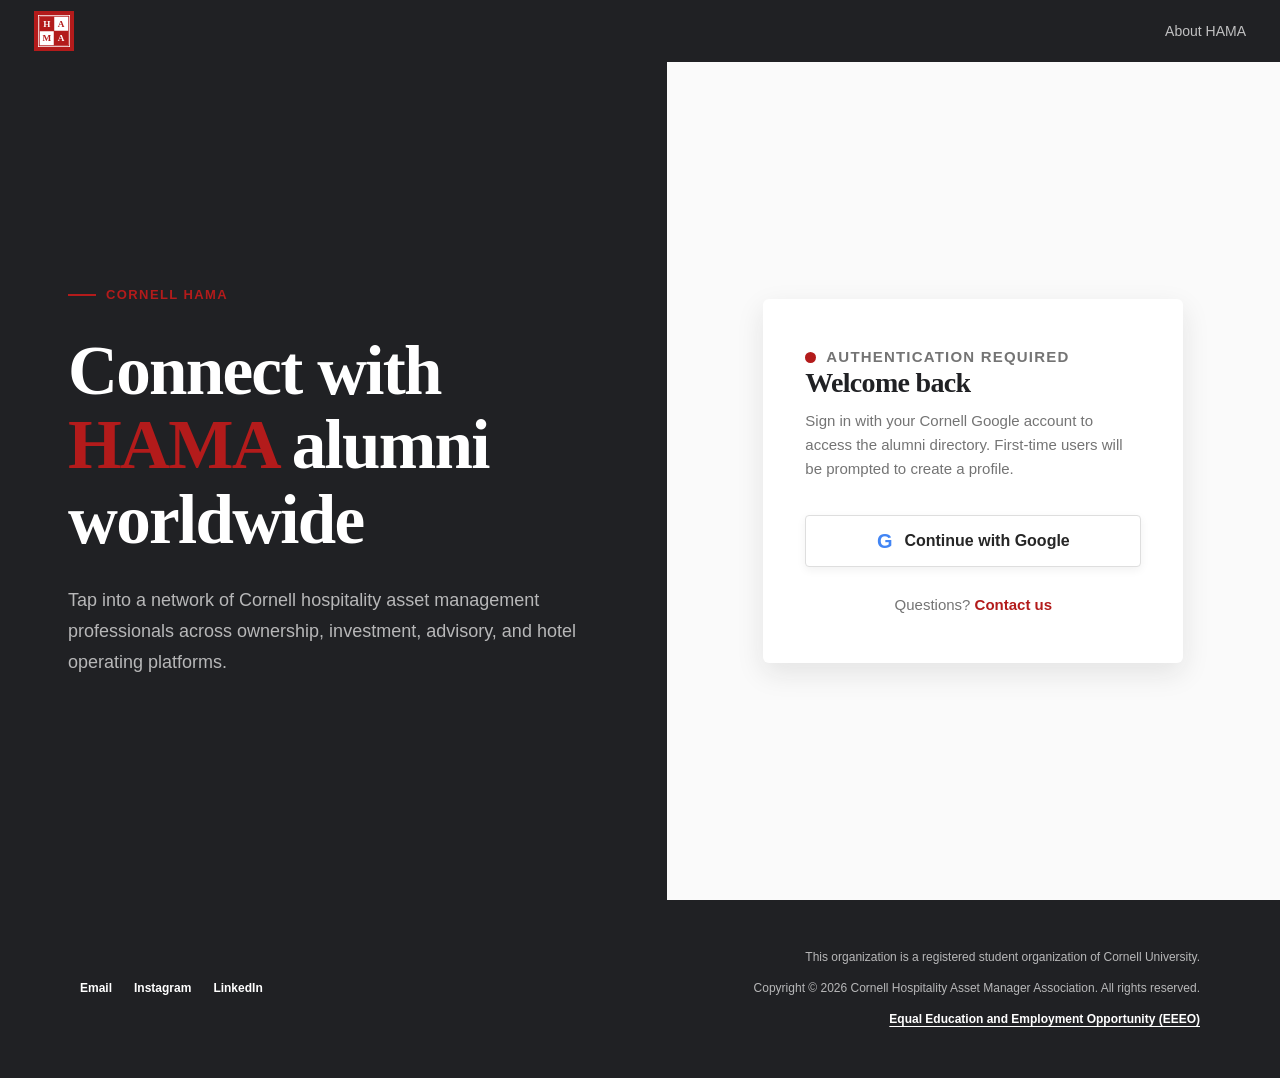
==== commit 97fd44f0: "Refine site into a professional Cornell organization design" ====
--- a/alumni.html
+++ b/alumni.html
@@ -12,15 +12,15 @@
     <meta property="og:description" content="Cornell HAMA alumni lobby for hospitality asset management students and alumni.">
     <meta property="og:type" content="website">
     <meta property="og:url" content="https://cornellhama.com/alumni.html">
-    <meta property="og:image" content="https://cornellhama.com/assets/og-hama.png">
-    <meta property="og:image:alt" content="Cornell HAMA — Own the whole picture.">
+    <meta property="og:image" content="https://cornellhama.com/assets/og-hama-2026.png">
+    <meta property="og:image:alt" content="Cornell Hospitality Asset Management Association">
     <meta name="twitter:card" content="summary_large_image">
     <meta name="twitter:title" content="Alumni Lobby | Cornell HAMA">
     <meta name="twitter:description" content="Cornell HAMA alumni lobby for hospitality asset management students and alumni.">
-    <meta name="twitter:image" content="https://cornellhama.com/assets/og-hama.png">
+    <meta name="twitter:image" content="https://cornellhama.com/assets/og-hama-2026.png">
     <link rel="icon" href="assets/hama-mark.svg" type="image/svg+xml">
     <link rel="stylesheet" href="styles.css?v=20260830-2">
-    <link rel="stylesheet" href="redesign.css?v=20260902-1">
+    <link rel="stylesheet" href="redesign.css?v=20260902-2">
   </head>
   <body class="lobby-page">
     <a class="skip-link" href="#main">Skip to content</a>
--- a/redesign.css
+++ b/redesign.css
@@ -1,57 +1,59 @@
-/* HAMA editorial redesign — intentionally distinct from the CREC reference. */
+/* Cornell HAMA — clear, restrained, and purpose-led. */
 :root {
   --cornell-red: #b31b1b;
-  --cornell-red-dark: #68151b;
-  --wine: #52151b;
-  --night: #171719;
-  --ink: #202023;
-  --muted: #686560;
-  --line: #d9d2c7;
-  --paper: #f4f0e8;
-  --soft: #e9e2d7;
-  --deep: #171719;
-  --gold: #c9a66b;
-  --shadow: 0 24px 70px rgba(35, 20, 16, 0.14);
+  --cornell-red-dark: #8f1515;
+  --ink: #202124;
+  --muted: #5f6368;
+  --line: #ddd9d3;
+  --paper: #ffffff;
+  --soft: #f6f5f2;
+  --deep: #202124;
+  --shadow: 0 10px 28px rgba(30, 28, 25, 0.1);
 }
 
 body {
+  color: var(--ink);
   background: var(--paper);
-  font-family: "Helvetica Neue", Helvetica, Arial, sans-serif;
+  font-family: Inter, -apple-system, BlinkMacSystemFont, "Segoe UI", Helvetica, Arial, sans-serif;
+  line-height: 1.6;
 }
 
 h1,
 h2,
 h3 {
-  font-family: Georgia, "Times New Roman", serif;
-  font-weight: 400;
+  color: var(--ink);
+  font-family: inherit;
+  font-weight: 700;
+  letter-spacing: -0.025em;
+  text-transform: none;
 }
 
 .site-header {
-  min-height: 82px;
+  min-height: 72px;
   grid-template-columns: auto minmax(0, 1fr) auto;
-  gap: clamp(24px, 4vw, 68px);
-  padding: 10px clamp(20px, 4vw, 64px);
-  color: #fff;
-  background: rgba(23, 23, 25, 0.96);
-  border-bottom: 1px solid rgba(255, 255, 255, 0.14);
+  gap: clamp(28px, 4vw, 64px);
+  padding: 0 clamp(22px, 4vw, 56px);
+  color: var(--ink);
+  background: rgba(255, 255, 255, 0.98);
+  border-bottom: 1px solid var(--line);
   box-shadow: none;
 }
 
 .site-header.is-scrolled,
 .site-header.is-open {
-  background: rgba(23, 23, 25, 0.985);
-  box-shadow: 0 12px 32px rgba(0, 0, 0, 0.18);
+  min-height: 72px;
+  background: rgba(255, 255, 255, 0.99);
+  box-shadow: 0 4px 16px rgba(32, 33, 36, 0.07);
 }
 
 .brand {
   width: auto;
   height: auto;
-  color: #fff;
+  color: var(--cornell-red);
   background: transparent;
-  font-family: Georgia, "Times New Roman", serif;
-  font-size: 24px;
-  font-weight: 700;
-  letter-spacing: 0.08em;
+  font-size: 22px;
+  font-weight: 800;
+  letter-spacing: 0.06em;
   line-height: 1;
 }
 
@@ -61,175 +63,771 @@
   display: flex;
   flex-direction: row;
   align-items: center;
-  justify-content: center;
-  gap: clamp(18px, 2.6vw, 38px);
-  color: rgba(255, 255, 255, 0.76);
-  font-size: 11px;
-  font-weight: 700;
-  letter-spacing: 0.14em;
+  justify-content: flex-end;
+  gap: clamp(20px, 2.4vw, 36px);
+  color: #404246;
+  background: transparent;
+  font-size: 13px;
+  font-weight: 600;
+  letter-spacing: 0;
+  text-transform: none;
 }
 
 .site-nav > a,
 .nav-item > a {
-  padding: 12px 0;
+  padding: 24px 0 22px;
 }
 
 .site-nav > a::after,
 .nav-item > a::after {
-  bottom: 5px;
-  height: 1px;
-  background: var(--gold);
-  transform-origin: left;
+  bottom: 17px;
+  height: 2px;
+  background: var(--cornell-red);
 }
 
 .site-nav a:hover,
-.site-nav a:focus-visible {
+.site-nav a:focus-visible,
+.site-nav a[aria-current="page"] {
+  color: var(--cornell-red);
+}
+
+.apply-link {
+  min-width: 92px;
+  min-height: 40px;
+  padding: 10px 20px;
   color: #fff;
-}
-
-.apply-link {
-  min-width: 112px;
-  min-height: 42px;
-  padding: 10px 22px;
-  color: #fff;
-  border: 1px solid var(--gold);
-  border-radius: 0;
-  font-size: 11px;
-  letter-spacing: 0.15em;
+  background: var(--cornell-red);
+  border: 1px solid var(--cornell-red);
+  border-radius: 4px;
+  font-size: 12px;
+  font-weight: 700;
+  letter-spacing: 0.04em;
 }
 
 .apply-link:hover,
 .apply-link:focus-visible {
-  color: var(--night);
-  background: var(--gold);
-  border-color: var(--gold);
+  color: #fff;
+  background: var(--cornell-red-dark);
+  border-color: var(--cornell-red-dark);
+  transform: none;
 }
 
 .menu-toggle {
+  border-color: var(--line);
+  color: var(--ink);
+}
+
+.hero {
+  min-height: 0;
+  display: block;
+  padding: clamp(88px, 10vw, 144px) clamp(22px, 5vw, 72px);
+  color: var(--ink);
+  text-align: left;
+  background: var(--soft);
+  border-bottom: 1px solid var(--line);
+}
+
+.hero-media {
   display: none;
-  border-color: rgba(255, 255, 255, 0.45);
-  color: #fff;
-}
-
-.hero {
-  min-height: calc(100svh - 82px);
-  display: grid;
-  grid-template-columns: minmax(0, 1.04fr) minmax(340px, 0.96fr);
-  align-items: stretch;
-  justify-content: stretch;
+}
+
+.hero-content {
+  width: min(1120px, 100%);
+  margin: 0 auto;
   padding: 0;
-  color: #fff;
-  text-align: left;
-  background: var(--wine);
-  border: 0;
-}
-
-.hero-media {
-  position: relative;
-  min-height: 640px;
-  grid-column: 2;
-  grid-row: 1;
-  background-color: var(--night);
-  background-image:
-    linear-gradient(145deg, rgba(82, 21, 27, 0.18), rgba(23, 23, 25, 0.52)),
-    url("assets/hama-mark.svg"),
-    repeating-linear-gradient(90deg, rgba(201, 166, 107, 0.09) 0 1px, transparent 1px 76px),
-    repeating-linear-gradient(0deg, rgba(201, 166, 107, 0.06) 0 1px, transparent 1px 76px);
-  background-position: center;
-  background-repeat: no-repeat, no-repeat, repeat, repeat;
-  background-size: cover, 54%, auto, auto;
-}
-
-.hero-media::before {
-  position: absolute;
-  inset: 0;
-  content: "";
-  background: linear-gradient(90deg, var(--wine) 0, rgba(82, 21, 27, 0) 28%);
-}
-
-.hero-content {
-  position: relative;
-  z-index: 1;
-  width: auto;
-  grid-column: 1;
-  grid-row: 1;
-  align-self: center;
-  padding: clamp(72px, 10vw, 150px) clamp(30px, 6.5vw, 104px);
 }
 
 .hero h1 {
-  max-width: 760px;
-  color: #fff;
-  font-size: clamp(64px, 7.4vw, 124px);
-  line-height: 0.82;
-  letter-spacing: -0.055em;
-  text-transform: none;
+  max-width: 850px;
+  margin: 0;
+  color: var(--ink);
+  font-size: clamp(48px, 7vw, 84px);
+  font-weight: 700;
+  line-height: 1.02;
+  letter-spacing: -0.05em;
 }
 
 .hero h1 em {
-  color: #e9d8bc;
-  font-weight: 400;
+  color: inherit;
+  font-style: normal;
 }
 
 .hero .hero-deck {
-  width: min(590px, 100%);
-  margin: 38px 0 0;
-  color: rgba(255, 255, 255, 0.74);
-  font-size: clamp(17px, 1.5vw, 22px);
+  max-width: 700px;
+  margin: 28px 0 0;
+  color: var(--muted);
+  font-size: clamp(18px, 2vw, 23px);
   font-weight: 400;
   line-height: 1.55;
 }
 
 .hero-actions {
   display: flex;
-  flex-wrap: wrap;
   align-items: center;
-  gap: 26px;
-  margin-top: 42px;
-}
-
-.primary-action {
+  gap: 16px;
+  margin-top: 36px;
+}
+
+.primary-action,
+.text-action {
+  min-height: 46px;
   display: inline-flex;
   align-items: center;
-  justify-content: space-between;
-  gap: 32px;
-  min-width: 224px;
-  padding: 17px 20px;
-  color: var(--night);
-  background: var(--gold);
-  font-size: 12px;
-  font-weight: 800;
-  letter-spacing: 0.12em;
-  text-transform: uppercase;
-  transition: background 160ms ease, transform 160ms ease;
+  justify-content: center;
+  padding: 12px 20px;
+  border-radius: 4px;
+  font-size: 14px;
+  font-weight: 700;
+  letter-spacing: 0;
+  text-transform: none;
+}
+
+.primary-action {
+  color: #fff;
+  background: var(--cornell-red);
+  border: 1px solid var(--cornell-red);
+  box-shadow: none;
 }
 
 .primary-action:hover,
 .primary-action:focus-visible {
-  background: #e2c58f;
-  transform: translateY(-2px);
+  color: #fff;
+  background: var(--cornell-red-dark);
+  transform: none;
 }
 
 .text-action {
-  display: inline-flex;
-  gap: 12px;
-  padding: 12px 0 8px;
-  color: #fff;
-  border-bottom: 1px solid rgba(255, 255, 255, 0.42);
-  font-size: 12px;
-  font-weight: 700;
-  letter-spacing: 0.1em;
-  text-transform: uppercase;
+  color: var(--cornell-red);
+  background: transparent;
+  border: 1px solid #c7c3bd;
 }
 
 .text-action:hover,
 .text-action:focus-visible {
-  border-color: var(--gold);
-}
-
-@media (max-width: 1120px) {
+  color: var(--cornell-red-dark);
+  border-color: var(--cornell-red);
+}
+
+.section {
+  padding: clamp(72px, 8vw, 108px) clamp(22px, 5vw, 72px);
+}
+
+.section-inner {
+  width: min(1120px, 100%);
+}
+
+.eyebrow {
+  margin: 0 0 14px;
+  color: var(--cornell-red);
+  font-size: 13px;
+  font-weight: 700;
+  letter-spacing: 0.04em;
+  text-transform: uppercase;
+}
+
+.intro {
+  background: #fff;
+}
+
+.intro-layout {
+  display: grid;
+  grid-template-columns: minmax(280px, 0.9fr) minmax(360px, 1.1fr);
+  gap: clamp(48px, 8vw, 104px);
+  align-items: start;
+}
+
+.intro h2,
+.program-header h2,
+.network h2,
+.subscribe h2,
+.feature-band h2 {
+  margin: 0;
+  font-size: clamp(36px, 4.5vw, 54px);
+  line-height: 1.08;
+  letter-spacing: -0.035em;
+}
+
+.intro-copy {
+  padding-top: 28px;
+}
+
+.intro-copy > p:first-child {
+  margin: 0;
+  color: var(--ink);
+  font-size: 18px;
+  line-height: 1.75;
+}
+
+.intro .intro-note {
+  margin: 28px 0 0;
+  padding: 22px 0 0;
+  color: var(--muted);
+  border-top: 1px solid var(--line);
+  font-size: 16px;
+  line-height: 1.7;
+}
+
+.programming {
+  background: var(--soft);
+}
+
+.program-header {
+  display: grid;
+  grid-template-columns: minmax(280px, 0.9fr) minmax(360px, 1.1fr);
+  gap: 14px clamp(48px, 8vw, 104px);
+  margin-bottom: 44px;
+}
+
+.program-header .eyebrow {
+  grid-column: 1 / -1;
+}
+
+.program-header > p:last-child {
+  align-self: end;
+  max-width: 520px;
+  margin: 0;
+  color: var(--muted);
+  font-size: 17px;
+  line-height: 1.65;
+}
+
+.work-grid {
+  display: grid;
+  grid-template-columns: repeat(2, minmax(0, 1fr));
+  gap: 18px;
+}
+
+.work-grid article,
+.work-grid article:first-child {
+  min-height: 0;
+  padding: clamp(28px, 4vw, 40px);
+  background: #fff;
+  border: 1px solid var(--line);
+  border-radius: 6px;
+  box-shadow: none;
+}
+
+.work-grid article:hover {
+  background: #fff;
+  border-color: #c4beb7;
+}
+
+.card-index {
+  display: none;
+}
+
+.work-grid h3 {
+  margin: 0 0 14px;
+  color: var(--ink);
+  font-size: 23px;
+  font-weight: 700;
+  line-height: 1.2;
+  letter-spacing: -0.02em;
+  text-transform: none;
+}
+
+.work-grid p {
+  margin: 0;
+  color: var(--muted);
+  font-size: 15px;
+  line-height: 1.7;
+}
+
+.feature-band {
+  min-height: 0;
+  display: block;
+  padding-top: clamp(70px, 8vw, 96px);
+  padding-bottom: clamp(70px, 8vw, 96px);
+  color: #fff;
+  background: var(--cornell-red-dark);
+}
+
+.feature-band::before {
+  display: none;
+}
+
+.feature-band .split {
+  display: grid;
+  grid-template-columns: minmax(300px, 0.95fr) minmax(320px, 1.05fr);
+  gap: clamp(48px, 8vw, 96px);
+  align-items: end;
+}
+
+.feature-band .eyebrow {
+  color: rgba(255, 255, 255, 0.72);
+}
+
+.feature-band h2 {
+  max-width: 620px;
+  color: #fff;
+}
+
+.feature-band p:last-child {
+  margin: 0;
+  padding: 0;
+  color: rgba(255, 255, 255, 0.82);
+  border: 0;
+  font-size: 17px;
+  line-height: 1.75;
+}
+
+.network {
+  color: var(--ink);
+  background: #fff;
+}
+
+.network-layout {
+  display: grid;
+  grid-template-columns: minmax(280px, 0.75fr) minmax(460px, 1.25fr);
+  gap: clamp(54px, 8vw, 104px);
+  align-items: start;
+}
+
+.network-layout > div:first-child {
+  position: static;
+}
+
+.network .eyebrow {
+  color: var(--cornell-red);
+}
+
+.network h2 {
+  color: var(--ink);
+}
+
+.network-layout > div:first-child > p:last-child {
+  margin: 24px 0 0;
+  color: var(--muted);
+  font-size: 16px;
+  line-height: 1.75;
+}
+
+.chapter-grid {
+  display: grid;
+  grid-template-columns: repeat(2, minmax(0, 1fr));
+  gap: 0;
+  border-top: 1px solid var(--line);
+  border-left: 0;
+}
+
+.chapter-grid article {
+  min-height: 0;
+  padding: 28px 26px 30px 0;
+  border: 0;
+  border-bottom: 1px solid var(--line);
+}
+
+.chapter-grid article:nth-child(odd) {
+  padding-right: 30px;
+  border-right: 1px solid var(--line);
+}
+
+.chapter-grid article:nth-child(even) {
+  padding-left: 30px;
+}
+
+.chapter-grid span {
+  display: none;
+}
+
+.chapter-grid h3 {
+  margin: 0 0 10px;
+  color: var(--ink);
+  font-size: 20px;
+  font-weight: 700;
+  line-height: 1.25;
+  text-transform: none;
+}
+
+.chapter-grid p {
+  margin: 0;
+  color: var(--muted);
+  font-size: 14px;
+  line-height: 1.65;
+}
+
+.subscribe {
+  background: var(--soft);
+}
+
+.subscribe-layout {
+  display: grid;
+  grid-template-columns: minmax(280px, 0.75fr) minmax(420px, 1.25fr);
+  gap: clamp(54px, 8vw, 104px);
+  align-items: start;
+}
+
+.subscribe-layout > div > p:last-child {
+  margin: 22px 0 0;
+  color: var(--muted);
+  font-size: 16px;
+  line-height: 1.7;
+}
+
+.subscribe-form {
+  display: grid;
+  grid-template-columns: repeat(2, minmax(0, 1fr));
+  gap: 18px;
+  padding: 0;
+  background: transparent;
+  border: 0;
+}
+
+.subscribe-form label {
+  gap: 7px;
+  color: #4d4f53;
+  font-size: 12px;
+  font-weight: 600;
+  letter-spacing: 0;
+  text-transform: none;
+}
+
+.subscribe-form input {
+  min-height: 48px;
+  padding: 11px 13px;
+  border: 1px solid #bbb7b1;
+  border-radius: 4px;
+  background: #fff;
+}
+
+.subscribe-form button {
+  min-height: 48px;
+  color: #fff;
+  background: var(--cornell-red);
+  border: 1px solid var(--cornell-red);
+  border-radius: 4px;
+  font-size: 14px;
+  text-transform: none;
+}
+
+.link-row {
+  padding: 0;
+  background: #fff;
+}
+
+.link-row a,
+.link-row a:first-child {
+  min-height: 112px;
+  display: flex;
+  align-items: center;
+  justify-content: space-between;
+  gap: 24px;
+  padding: 28px max(22px, calc((100vw - 1120px) / 2));
+  color: var(--ink);
+  background: #fff;
+  border: 0;
+  border-top: 1px solid var(--line);
+  border-bottom: 1px solid var(--line);
+  font-size: clamp(20px, 2.4vw, 30px);
+  font-weight: 700;
+  text-align: left;
+  text-transform: none;
+}
+
+.link-row a span {
+  color: var(--cornell-red);
+  font-size: 13px;
+  font-weight: 700;
+  letter-spacing: 0.04em;
+  text-transform: uppercase;
+}
+
+.link-row a:hover,
+.link-row a:focus-visible {
+  color: var(--cornell-red);
+  background: #fff;
+}
+
+.site-footer {
+  grid-template-columns: minmax(220px, 0.8fr) minmax(360px, 1.2fr);
+  gap: 12px 48px;
+  align-items: center;
+  justify-items: stretch;
+  padding: 48px max(22px, calc((100vw - 1120px) / 2));
+  color: #fff;
+  background: var(--deep);
+  text-align: left;
+}
+
+.footer-socials {
+  grid-column: 1;
+  grid-row: 1 / span 3;
+  justify-content: flex-start;
+  gap: 22px;
+  margin: 0;
+}
+
+.footer-socials a {
+  color: #fff;
+  font-size: 12px;
+  font-weight: 600;
+  letter-spacing: 0;
+  text-transform: none;
+}
+
+.site-footer p,
+.site-footer > a {
+  grid-column: 2;
+  justify-self: end;
+  margin: 0;
+  color: rgba(255, 255, 255, 0.68);
+  font-size: 12px;
+  text-align: right;
+}
+
+.site-footer > a {
+  color: #fff;
+  font-weight: 600;
+  text-underline-offset: 3px;
+}
+
+/* Executive board */
+.interior-hero,
+.people-hero {
+  padding: clamp(64px, 7vw, 96px) clamp(22px, 5vw, 72px);
+  color: var(--ink);
+  background: var(--soft);
+  border-bottom: 1px solid var(--line);
+}
+
+.interior-hero .section-heading {
+  width: min(1120px, 100%);
+  margin: 0 auto;
+  text-align: left;
+}
+
+.interior-hero h1,
+.people-hero h1 {
+  max-width: none;
+  margin: 0 0 16px;
+  color: var(--ink);
+  font-size: clamp(44px, 6vw, 68px);
+  font-weight: 700;
+  line-height: 1.05;
+  letter-spacing: -0.045em;
+}
+
+.interior-hero .section-heading > p:last-child,
+.people-hero .section-heading > p:last-child {
+  max-width: 600px;
+  margin: 0;
+  color: var(--muted);
+  font-size: 17px;
+  line-height: 1.65;
+}
+
+.people {
+  padding-top: clamp(64px, 7vw, 96px);
+  background: #fff;
+}
+
+.people .section-inner {
+  width: min(1120px, 100%);
+}
+
+.people-grid {
+  grid-template-columns: repeat(3, minmax(0, 1fr));
+  gap: 56px 28px;
+}
+
+.person-card {
+  gap: 0;
+  color: var(--ink);
+}
+
+.person-card:hover,
+.person-card:focus-visible {
+  color: inherit;
+  transform: none;
+}
+
+.person-card img {
+  width: 100%;
+  aspect-ratio: 4 / 5;
+  object-fit: cover;
+  object-position: center 30%;
+  background: var(--soft);
+  border: 1px solid var(--line);
+  border-radius: 4px;
+  filter: none;
+  transition: box-shadow 180ms ease;
+}
+
+.person-card:hover img,
+.person-card:focus-visible img {
+  box-shadow: var(--shadow);
+  filter: none;
+  transform: none;
+}
+
+.person-card > div {
+  padding: 16px 2px 0;
+}
+
+.person-card h3 {
+  margin: 0 0 7px;
+  color: var(--ink);
+  font-size: 20px;
+  font-weight: 700;
+  line-height: 1.2;
+}
+
+.person-card p {
+  margin: 2px 0 0;
+  color: var(--muted);
+  font-size: 14px;
+  line-height: 1.45;
+}
+
+.person-card .person-role {
+  color: var(--cornell-red);
+  font-weight: 700;
+}
+
+.person-card .person-major {
+  color: var(--ink);
+  font-weight: 500;
+}
+
+.person-card .person-contact {
+  color: var(--muted);
+}
+
+/* Individual profiles */
+.profile-page {
+  padding: clamp(64px, 8vw, 104px) clamp(22px, 5vw, 72px);
+  background: #fff;
+}
+
+.profile-layout {
+  width: min(1040px, 100%);
+  grid-template-columns: minmax(320px, 0.9fr) minmax(320px, 1.1fr);
+  gap: clamp(48px, 8vw, 96px);
+  align-items: start;
+}
+
+.profile-photo {
+  width: 100%;
+  aspect-ratio: 4 / 5;
+  object-fit: cover;
+  object-position: center 30%;
+  border: 1px solid var(--line);
+  border-radius: 4px;
+}
+
+.profile-content {
+  padding-top: 0;
+}
+
+.back-link {
+  width: auto;
+  height: auto;
+  display: inline-flex;
+  margin: 0 0 34px;
+  padding: 0;
+  color: var(--cornell-red);
+  border: 0;
+  border-radius: 0;
+  font-size: 15px;
+  font-weight: 700;
+}
+
+.back-link::after {
+  content: " Back to Executive Board";
+}
+
+.back-link:hover,
+.back-link:focus-visible {
+  color: var(--cornell-red-dark);
+  background: transparent;
+}
+
+.profile-content h1,
+.profile-missing h1 {
+  margin: 0 0 32px;
+  color: var(--ink);
+  font-size: clamp(40px, 5vw, 60px);
+  font-weight: 700;
+  line-height: 1.05;
+  letter-spacing: -0.04em;
+}
+
+.profile-content dl {
+  gap: 0;
+  margin: 0 0 32px;
+  border-top: 1px solid var(--line);
+}
+
+.profile-content dl div {
+  grid-template-columns: minmax(100px, 0.34fr) minmax(0, 1fr);
+  gap: 20px;
+  padding: 15px 0;
+  border-bottom: 1px solid var(--line);
+}
+
+.profile-content dt {
+  color: var(--muted);
+  font-size: 13px;
+  font-weight: 600;
+  text-transform: none;
+}
+
+.profile-content dd {
+  color: var(--ink);
+  font-size: 15px;
+  font-weight: 500;
+}
+
+.profile-links {
+  gap: 10px;
+}
+
+.linkedin-link,
+.person-email {
+  color: var(--cornell-red);
+  font-size: 15px;
+  font-weight: 600;
+}
+
+.linkedin-link::before {
+  display: none;
+}
+
+/* Preserve the existing alumni utility page with restrained details. */
+.lobby-header,
+.lobby-intro {
+  background: var(--deep);
+}
+
+.auth-card {
+  border-radius: 6px;
+  box-shadow: var(--shadow);
+}
+
+.google-button {
+  border-radius: 4px;
+}
+
+@media (min-width: 901px) {
+  .menu-toggle {
+    display: none;
+  }
+
+  .site-nav {
+    position: static;
+    width: auto;
+    display: flex;
+    flex-direction: row;
+    padding: 0;
+    background: transparent;
+  }
+}
+
+@media (max-width: 900px) {
   .site-header {
-    padding: 12px 20px;
+    grid-template-columns: auto minmax(0, 1fr) auto;
+    gap: 16px;
+    padding: 0 20px;
   }
 
   .menu-toggle {
@@ -246,938 +844,131 @@
     flex-direction: column;
     align-items: stretch;
     gap: 0;
-    padding: 10px 22px 20px;
-    background: rgba(23, 23, 25, 0.99);
+    padding: 8px 22px 18px;
+    background: #fff;
+    border-bottom: 1px solid var(--line);
+    box-shadow: 0 10px 20px rgba(32, 33, 36, 0.08);
   }
 
   .site-header.is-open .site-nav {
     display: flex;
   }
 
-  .site-nav a {
-    padding: 14px 0;
-    border-color: rgba(255, 255, 255, 0.13);
-  }
-}
-
-@media (max-width: 760px) {
-  .site-header {
-    min-height: 72px;
+  .site-nav > a,
+  .nav-item > a {
+    padding: 13px 0;
+    border-top: 1px solid var(--line);
+  }
+
+  .site-nav > a::after,
+  .nav-item > a::after {
+    display: none;
+  }
+
+  .intro-layout,
+  .program-header,
+  .feature-band .split,
+  .network-layout,
+  .subscribe-layout,
+  .profile-layout {
+    grid-template-columns: 1fr;
+  }
+
+  .intro-copy {
+    padding-top: 0;
+  }
+
+  .program-header > p:last-child {
+    max-width: 640px;
+  }
+
+  .network-layout,
+  .subscribe-layout {
+    gap: 44px;
+  }
+
+  .profile-photo {
+    max-width: 620px;
+  }
+}
+
+@media (max-width: 680px) {
+  .site-header,
+  .site-header.is-scrolled,
+  .site-header.is-open {
+    min-height: 64px;
   }
 
   .brand {
-    width: auto;
-    height: auto;
     font-size: 20px;
   }
 
+  .apply-link {
+    min-width: 76px;
+    min-height: 36px;
+    padding: 8px 13px;
+  }
+
   .hero {
-    min-height: calc(100svh - 72px);
-    display: block;
-    padding: 0;
-    background: var(--wine);
-  }
-
-  .hero-media {
-    position: absolute;
-    inset: 0;
-    min-height: 0;
-    opacity: 0.32;
-  }
-
-  .hero-media::before {
-    background: linear-gradient(180deg, rgba(82, 21, 27, 0.15), var(--wine) 88%);
-  }
-
-  .hero-content {
-    min-height: calc(100svh - 72px);
-    display: flex;
+    padding: 72px 20px 76px;
+  }
+
+  .hero h1 {
+    font-size: clamp(42px, 13vw, 58px);
+  }
+
+  .hero-actions {
+    align-items: stretch;
     flex-direction: column;
-    justify-content: flex-end;
-    padding: 112px 20px 62px;
-  }
-
-  .hero h1 {
-    font-size: clamp(56px, 18vw, 82px);
-  }
-
-  .hero .hero-deck {
-    margin-top: 28px;
-    font-size: 16px;
-  }
-
-  .hero-actions {
+  }
+
+  .primary-action,
+  .text-action {
+    width: 100%;
+  }
+
+  .section {
+    padding: 64px 20px;
+  }
+
+  .work-grid,
+  .chapter-grid,
+  .people-grid,
+  .subscribe-form {
+    grid-template-columns: 1fr;
+  }
+
+  .work-grid article,
+  .work-grid article:first-child {
+    padding: 28px 24px;
+  }
+
+  .chapter-grid article,
+  .chapter-grid article:nth-child(odd),
+  .chapter-grid article:nth-child(even) {
+    padding: 24px 0;
+    border-right: 0;
+    border-bottom: 1px solid var(--line);
+  }
+
+  .subscribe-form button,
+  .form-message {
+    grid-column: 1;
+  }
+
+  .link-row a,
+  .link-row a:first-child {
+    min-height: 120px;
     align-items: flex-start;
     flex-direction: column;
-    gap: 18px;
-    margin-top: 32px;
-  }
-
-}
-
-/* Shared editorial system */
-::selection {
-  color: #fff;
-  background: var(--wine);
-}
-
-a:focus-visible,
-button:focus-visible,
-input:focus-visible {
-  outline-color: var(--gold);
-}
-
-.section {
-  padding: clamp(76px, 9vw, 138px) clamp(20px, 5vw, 72px);
-}
-
-.section-inner {
-  width: min(1240px, 100%);
-}
-
-.eyebrow {
-  margin: 0 0 24px;
-  color: var(--cornell-red);
-  font-size: 11px;
-  font-weight: 800;
-  letter-spacing: 0.2em;
-  text-transform: uppercase;
-}
-
-.intro {
-  color: var(--ink);
-  background: var(--paper);
-}
-
-.intro-layout {
-  display: grid;
-  grid-template-columns: minmax(280px, 0.8fr) minmax(360px, 1fr);
-  gap: clamp(52px, 9vw, 144px);
-  align-items: start;
-}
-
-.intro h2 {
-  max-width: 660px;
-  margin: 0;
-  color: var(--wine);
-  font-size: clamp(54px, 6.2vw, 94px);
-  line-height: 0.94;
-  letter-spacing: -0.045em;
-  text-transform: none;
-}
-
-.intro-copy {
-  padding-top: 38px;
-}
-
-.intro-copy > p:first-child {
-  margin: 0;
-  color: var(--ink);
-  font-family: Georgia, "Times New Roman", serif;
-  font-size: clamp(24px, 2.3vw, 34px);
-  line-height: 1.35;
-}
-
-.intro .intro-note {
-  max-width: 540px;
-  margin: 42px 0 0;
-  padding: 22px 0 0 54px;
-  color: var(--muted);
-  border-top: 1px solid var(--line);
-  font-size: 15px;
-  line-height: 1.7;
-}
-
-.programming {
-  background: var(--soft);
-}
-
-.program-header {
-  display: grid;
-  grid-template-columns: minmax(360px, 1fr) minmax(260px, 0.55fr);
-  gap: 50px;
-  align-items: end;
-  margin-bottom: clamp(54px, 7vw, 86px);
-}
-
-.program-header .eyebrow {
-  grid-column: 1 / -1;
-  margin-bottom: -20px;
-}
-
-.program-header h2 {
-  margin: 0;
-  color: var(--wine);
-  font-size: clamp(52px, 6.4vw, 92px);
-  line-height: 0.92;
-  letter-spacing: -0.05em;
-  text-transform: none;
-}
-
-.program-header > p:last-child {
-  margin: 0 0 6px;
-  color: var(--muted);
-  font-size: 17px;
-  line-height: 1.65;
-}
-
-.work-grid {
-  display: grid;
-  grid-template-columns: repeat(2, minmax(0, 1fr));
-  gap: 1px;
-  padding: 1px;
-  background: #c9c0b3;
-}
-
-.work-grid article,
-.work-grid article:first-child {
-  position: relative;
-  min-height: 350px;
-  display: flex;
-  flex-direction: column;
-  padding: clamp(30px, 4vw, 54px);
-  background: var(--paper);
-  border: 0;
-  transition: color 220ms ease, background 220ms ease;
-}
-
-.work-grid article:hover {
-  color: #fff;
-  background: var(--wine);
-}
-
-.card-index {
-  margin-bottom: auto;
-  color: var(--cornell-red);
-  font-size: 11px;
-  font-weight: 800;
-  letter-spacing: 0.16em;
-}
-
-.work-grid article:hover .card-index,
-.work-grid article:hover h3,
-.work-grid article:hover p {
-  color: inherit;
-}
-
-.work-grid h3 {
-  margin: 58px 0 20px;
-  color: var(--wine);
-  font-size: clamp(34px, 3.5vw, 50px);
-  font-weight: 400;
-  line-height: 1;
-  letter-spacing: -0.035em;
-  text-transform: none;
-}
-
-.work-grid p {
-  max-width: 510px;
-  margin: 0;
-  color: var(--muted);
-  font-size: 15px;
-  line-height: 1.7;
-}
-
-.feature-band {
-  position: relative;
-  overflow: hidden;
-  min-height: min(760px, 82vh);
-  display: flex;
-  align-items: flex-end;
-  color: #fff;
-  background-color: var(--wine);
-  background-image:
-    linear-gradient(135deg, rgba(23, 23, 25, 0.56), rgba(82, 21, 27, 0.18)),
-    repeating-linear-gradient(90deg, rgba(255, 255, 255, 0.055) 0 1px, transparent 1px 96px);
-}
-
-.feature-band::before {
-  position: absolute;
-  top: 50%;
-  right: clamp(-80px, -4vw, -30px);
-  width: min(48vw, 600px);
-  aspect-ratio: 1;
-  content: "";
-  background: url("assets/hama-mark.svg") center / contain no-repeat;
-  opacity: 0.08;
-  transform: translateY(-50%) rotate(6deg);
-}
-
-.feature-band .section-inner {
-  position: relative;
-  z-index: 1;
-}
-
-.feature-band .split {
-  align-items: end;
-  grid-template-columns: minmax(340px, 1.1fr) minmax(300px, 0.7fr);
-  gap: clamp(42px, 8vw, 120px);
-}
-
-.feature-band .eyebrow {
-  color: var(--gold);
-}
-
-.feature-band h2 {
-  max-width: 780px;
-  margin: 0;
-  color: #fff;
-  font-size: clamp(50px, 6.2vw, 94px);
-  line-height: 0.94;
-  letter-spacing: -0.05em;
-  text-transform: none;
-}
-
-.feature-band p:last-child {
-  padding-top: 24px;
-  color: rgba(255, 255, 255, 0.76);
-  border-top: 1px solid rgba(255, 255, 255, 0.38);
-  font-size: 16px;
-  line-height: 1.7;
-}
-
-.network {
-  color: #fff;
-  background: var(--night);
-}
-
-.network-layout {
-  grid-template-columns: minmax(300px, 0.72fr) minmax(520px, 1.28fr);
-  gap: clamp(60px, 9vw, 144px);
-}
-
-.network-layout > div:first-child {
-  top: 116px;
-}
-
-.network .eyebrow {
-  color: var(--gold);
-}
-
-.network h2 {
-  margin: 0 0 38px;
-  color: #fff;
-  font-size: clamp(52px, 5.6vw, 82px);
-  line-height: 0.94;
-  letter-spacing: -0.05em;
-  text-transform: none;
-}
-
-.network-layout > div:first-child > p:last-child {
-  color: rgba(255, 255, 255, 0.62);
-  font-size: 16px;
-  line-height: 1.75;
-}
-
-.chapter-grid {
-  grid-template-columns: 1fr;
-  border: 0;
-}
-
-.chapter-grid article {
-  min-height: 0;
-  display: grid;
-  grid-template-columns: 54px minmax(150px, 0.7fr) minmax(220px, 1fr);
-  gap: 20px;
-  align-items: baseline;
-  padding: 28px 0;
-  border: 0;
-  border-top: 1px solid rgba(255, 255, 255, 0.18);
-}
-
-.chapter-grid article:last-child {
-  border-bottom: 1px solid rgba(255, 255, 255, 0.18);
-}
-
-.chapter-grid span {
-  margin: 0;
-  color: var(--gold);
-}
-
-.chapter-grid h3 {
-  margin: 0;
-  color: #fff;
-  font-size: clamp(24px, 2.4vw, 34px);
-  font-weight: 400;
-  text-transform: none;
-}
-
-.chapter-grid p {
-  margin: 0;
-  color: rgba(255, 255, 255, 0.54);
-  font-size: 14px;
-  line-height: 1.6;
-}
-
-.subscribe {
-  color: #fff;
-  background: var(--wine);
-}
-
-.subscribe-layout {
-  grid-template-columns: minmax(280px, 0.72fr) minmax(420px, 1fr);
-  gap: clamp(58px, 10vw, 158px);
-}
-
-.subscribe .eyebrow {
-  color: var(--gold);
-}
-
-.subscribe h2 {
-  margin: 0 0 34px;
-  color: #fff;
-  font-size: clamp(64px, 7vw, 104px);
-  line-height: 0.84;
-  letter-spacing: -0.055em;
-  text-transform: none;
-}
-
-.subscribe-layout > div > p:last-child {
-  color: rgba(255, 255, 255, 0.68);
-  font-size: 17px;
-  line-height: 1.7;
-}
-
-.subscribe-form {
-  gap: 26px 18px;
-  padding: clamp(28px, 4vw, 50px);
-  color: var(--ink);
-  background: var(--paper);
-  box-shadow: var(--shadow);
-}
-
-.subscribe-form label {
-  gap: 10px;
-  color: var(--muted);
-  font-size: 10px;
-  letter-spacing: 0.15em;
-}
-
-.subscribe-form input {
-  min-height: 50px;
-  padding: 10px 0;
-  border: 0;
-  border-bottom: 1px solid #a99f91;
-  background: transparent;
-}
-
-.subscribe-form input:focus {
-  border-color: var(--wine);
-  outline: 0;
-}
-
-.subscribe-form button {
-  min-height: 54px;
-  margin-top: 8px;
-  color: #fff;
-  background: var(--night);
-  border: 1px solid var(--night);
-  font-size: 11px;
-  letter-spacing: 0.15em;
-}
-
-.subscribe-form button:hover,
-.subscribe-form button:focus-visible {
-  color: var(--night);
-  background: var(--gold);
-  border-color: var(--gold);
-}
-
-.link-row {
-  padding: 0;
-  background: var(--gold);
-}
-
-.link-row a,
-.link-row a:first-child {
-  min-height: 240px;
-  display: grid;
-  grid-template-columns: minmax(0, 1fr) auto;
-  place-items: initial;
-  align-items: center;
-  gap: 28px;
-  padding: clamp(42px, 6vw, 84px) clamp(24px, 7vw, 110px);
-  color: var(--night);
-  border: 0;
-  font-family: Georgia, "Times New Roman", serif;
-  font-size: clamp(36px, 5vw, 78px);
-  font-weight: 400;
-  line-height: 0.98;
-  letter-spacing: -0.045em;
-  text-align: left;
-  text-transform: none;
-}
-
-.link-row a span {
-  grid-column: 1 / -1;
-  margin-bottom: -22px;
-  font-family: "Helvetica Neue", Helvetica, Arial, sans-serif;
-  font-size: 10px;
-  font-weight: 800;
-  letter-spacing: 0.18em;
-  text-transform: uppercase;
-}
-
-.link-row a strong {
-  font-weight: 400;
-}
-
-.link-row a:hover,
-.link-row a:focus-visible {
-  color: #fff;
-  background: var(--wine);
-}
-
-.site-footer {
-  grid-template-columns: minmax(240px, 1fr) minmax(260px, auto);
-  justify-items: start;
-  gap: 12px 46px;
-  padding: 56px clamp(24px, 6vw, 90px);
-  color: #fff;
-  background: var(--night);
-  text-align: left;
-}
-
-.footer-socials {
-  grid-column: 1;
-  grid-row: 1 / span 3;
-  align-self: center;
-  gap: 28px;
-  margin: 0;
-}
-
-.footer-socials a {
-  color: var(--gold);
-  font-size: 11px;
-  letter-spacing: 0.15em;
-}
-
-.site-footer p,
-.site-footer > a {
-  grid-column: 2;
-  justify-self: end;
-  color: rgba(255, 255, 255, 0.58);
-  font-size: 11px;
-  text-align: right;
-}
-
-.site-footer > a {
-  color: #fff;
-  font-weight: 600;
-  text-underline-offset: 4px;
-}
-
-/* People and profile pages */
-.interior-hero {
-  padding: clamp(88px, 11vw, 160px) clamp(20px, 5vw, 72px);
-  color: #fff;
-  background: var(--wine);
-}
-
-.interior-hero .section-heading {
-  width: min(1240px, 100%);
-  margin: 0 auto;
-  text-align: left;
-}
-
-.interior-hero .eyebrow {
-  color: var(--gold);
-}
-
-.interior-hero h1 {
-  max-width: 980px;
-  margin: 0 0 40px;
-  color: #fff;
-  font-size: clamp(64px, 8.2vw, 124px);
-  font-weight: 400;
-  line-height: 0.84;
-  letter-spacing: -0.06em;
-}
-
-.interior-hero .section-heading > p:last-child {
-  max-width: 600px;
-  margin: 0 0 0 auto;
-  color: rgba(255, 255, 255, 0.7);
-  font-size: 17px;
-  line-height: 1.7;
-}
-
-.people-hero {
-  padding-top: clamp(72px, 8vw, 112px);
-  padding-bottom: clamp(72px, 8vw, 112px);
-}
-
-.people-hero h1 {
-  max-width: none;
-  margin-bottom: 24px;
-  font-size: clamp(54px, 7vw, 92px);
-  line-height: 0.95;
-  letter-spacing: -0.045em;
-}
-
-.people-hero .section-heading > p:last-child {
-  max-width: 560px;
-  margin-left: 0;
-  font-size: 16px;
-}
-
-.people {
-  padding-top: clamp(64px, 8vw, 104px);
-  background: var(--paper);
-}
-
-.people .section-inner {
-  width: min(1240px, 100%);
-}
-
-.people .section-heading {
-  width: 100%;
-  display: grid;
-  grid-template-columns: minmax(280px, 0.8fr) minmax(320px, 1fr);
-  gap: 24px 80px;
-  margin: 0 0 72px;
-  text-align: left;
-}
-
-.people .section-heading .eyebrow {
-  grid-column: 1 / -1;
-  margin: 0;
-}
-
-.people .section-heading h2 {
-  margin: 0;
-  color: var(--wine);
-  font-family: Georgia, "Times New Roman", serif;
-  font-size: clamp(48px, 5vw, 76px);
-  font-weight: 400;
-  line-height: 0.95;
-}
-
-.people .section-heading > p:last-child {
-  align-self: end;
-  margin: 0;
-  color: var(--muted);
-  font-size: 16px;
-  line-height: 1.7;
-}
-
-.people-grid {
-  grid-template-columns: repeat(3, minmax(0, 1fr));
-  gap: clamp(48px, 6vw, 82px) clamp(22px, 3vw, 42px);
-}
-
-.person-card {
-  gap: 0;
-}
-
-.person-card img {
-  aspect-ratio: 4 / 5;
-  object-position: center 30%;
-  border: 0;
-  filter: saturate(0.72) contrast(1.02);
-  transition: filter 220ms ease, transform 220ms ease;
-}
-
-.person-card:hover,
-.person-card:focus-visible {
-  transform: none;
-}
-
-.person-card:hover img,
-.person-card:focus-visible img {
-  box-shadow: none;
-  filter: saturate(1) contrast(1);
-  transform: translateY(-5px);
-}
-
-.person-card > div {
-  padding: 20px 0 0;
-}
-
-.person-card h3 {
-  margin: 0 0 8px;
-  color: var(--wine);
-  font-family: Georgia, "Times New Roman", serif;
-  font-size: clamp(26px, 2.4vw, 36px);
-  font-weight: 400;
-}
-
-.person-card p {
-  margin-top: 4px;
-  color: var(--muted);
-  font-size: 13px;
-  font-weight: 400;
-  line-height: 1.45;
-}
-
-.person-card .person-role {
-  color: var(--ink);
-  font-size: 11px;
-  font-weight: 800;
-  letter-spacing: 0.11em;
-  text-transform: uppercase;
-}
-
-.person-card .person-major {
-  font-weight: 500;
-}
-
-.profile-page {
-  padding: clamp(62px, 8vw, 112px) clamp(20px, 5vw, 72px);
-  background: var(--paper);
-}
-
-.profile-layout {
-  grid-template-columns: minmax(360px, 0.9fr) minmax(380px, 1.1fr);
-  gap: 0;
-  align-items: stretch;
-  background: var(--wine);
-  box-shadow: var(--shadow);
-}
-
-.profile-photo {
-  height: 100%;
-  min-height: 680px;
-  aspect-ratio: auto;
-  object-position: center 28%;
-  filter: saturate(0.82);
-}
-
-.profile-content {
-  display: flex;
-  flex-direction: column;
-  justify-content: center;
-  padding: clamp(42px, 7vw, 94px);
-  color: #fff;
-}
-
-.back-link {
-  margin-bottom: 44px;
-  color: var(--gold);
-  border-color: rgba(201, 166, 107, 0.7);
-  border-radius: 0;
-}
-
-.back-link:hover,
-.back-link:focus-visible {
-  color: var(--night);
-  background: var(--gold);
-}
-
-.profile-content h1,
-.profile-missing h1 {
-  margin-bottom: 48px;
-  color: #fff;
-  font-family: Georgia, "Times New Roman", serif;
-  font-size: clamp(54px, 6.2vw, 92px);
-  font-weight: 400;
-  letter-spacing: -0.05em;
-}
-
-.profile-content dl {
-  gap: 0;
-  margin-bottom: 40px;
-  border-top: 1px solid rgba(255, 255, 255, 0.2);
-}
-
-.profile-content dl div {
-  display: grid;
-  grid-template-columns: minmax(110px, 0.38fr) minmax(0, 1fr);
-  gap: 20px;
-  padding: 16px 0;
-  border-bottom: 1px solid rgba(255, 255, 255, 0.2);
-}
-
-.profile-content dt {
-  color: var(--gold);
-  font-size: 10px;
-  letter-spacing: 0.14em;
-}
-
-.profile-content dd {
-  color: rgba(255, 255, 255, 0.78);
-  font-size: 15px;
-  font-weight: 400;
-}
-
-.profile-links {
-  grid-template-columns: repeat(2, max-content);
-  gap: 28px;
-}
-
-.linkedin-link,
-.person-email {
-  color: #fff;
-  font-size: 13px;
-  font-weight: 600;
-}
-
-.linkedin-link::before {
-  color: var(--night);
-  background: var(--gold);
-}
-
-.linkedin-link:hover,
-.linkedin-link:focus-visible,
-.person-email:hover,
-.person-email:focus-visible {
-  color: var(--gold);
-}
-
-/* Orphaned alumni route retains a polished, compatible presentation. */
-.lobby-page {
-  color: #fff;
-  background: var(--night);
-}
-
-.lobby-header {
-  color: #fff;
-  background: var(--night);
-  border-color: rgba(255, 255, 255, 0.15);
-}
-
-.lobby-intro {
-  background: var(--wine);
-}
-
-.lobby-copy h1 {
-  color: #fff;
-  font-family: Georgia, "Times New Roman", serif;
-  font-weight: 400;
-  letter-spacing: -0.05em;
-  text-transform: none;
-}
-
-.lobby-copy h1 strong,
-.lobby-kicker,
-.auth-required,
-.auth-help a {
-  color: var(--gold);
-}
-
-.lobby-auth {
-  background: var(--paper);
-}
-
-.auth-card {
-  color: var(--ink);
-  background: #fff;
-  border-radius: 0;
-  box-shadow: var(--shadow);
-}
-
-.auth-card h2 {
-  color: var(--wine);
-  font-family: Georgia, "Times New Roman", serif;
-  font-weight: 400;
-  text-transform: none;
-}
-
-.google-button {
-  border-radius: 0;
-}
-
-@media (max-width: 1120px) {
-  .intro-layout,
-  .program-header,
-  .network-layout,
-  .subscribe-layout {
-    grid-template-columns: 1fr;
-  }
-
-  .intro-copy {
-    max-width: 760px;
-    padding-top: 0;
-  }
-
-  .program-header .eyebrow {
-    margin-bottom: -12px;
-  }
-
-  .program-header > p:last-child {
-    max-width: 560px;
-  }
-
-  .network-layout > div:first-child {
-    position: static;
-  }
-
-  .profile-layout {
-    grid-template-columns: 1fr;
-  }
-
-  .profile-photo {
-    min-height: 0;
-    aspect-ratio: 4 / 3;
-  }
-}
-
-@media (max-width: 760px) {
-  .section {
-    padding: 72px 20px;
-  }
-
-  .intro h2,
-  .program-header h2,
-  .network h2,
-  .feature-band h2 {
-    font-size: clamp(48px, 14vw, 68px);
-  }
-
-  .intro .intro-note {
-    padding-left: 28px;
-  }
-
-  .work-grid {
-    grid-template-columns: 1fr;
-  }
-
-  .work-grid article,
-  .work-grid article:first-child {
-    min-height: 300px;
-    border: 0;
-  }
-
-  .feature-band {
-    min-height: 680px;
-  }
-
-  .feature-band .split {
-    grid-template-columns: 1fr;
-  }
-
-  .chapter-grid article {
-    grid-template-columns: 36px 1fr;
-  }
-
-  .chapter-grid p {
-    grid-column: 2;
-  }
-
-  .subscribe h2 {
-    font-size: clamp(58px, 18vw, 82px);
-  }
-
-  .subscribe-form {
-    grid-template-columns: 1fr;
-    padding: 28px 22px;
-  }
-
-  .subscribe-form button,
-  .form-message {
-    grid-column: auto;
-  }
-
-  .link-row a,
-  .link-row a:first-child {
-    min-height: 220px;
-    font-size: clamp(38px, 11vw, 56px);
+    justify-content: center;
+    padding: 28px 20px;
   }
 
   .site-footer {
     grid-template-columns: 1fr;
-    gap: 16px;
-    text-align: left;
+    gap: 14px;
+    padding: 42px 20px;
   }
 
   .footer-socials,
@@ -1190,61 +981,31 @@
   }
 
   .footer-socials {
-    margin-bottom: 18px;
-  }
-
-  .interior-hero h1 {
-    font-size: clamp(54px, 17vw, 80px);
-  }
-
-  .interior-hero .section-heading > p:last-child {
-    margin-left: 0;
-  }
-
-  .people .section-heading {
-    grid-template-columns: 1fr;
-    gap: 20px;
+    margin-bottom: 14px;
   }
 
   .people-grid {
-    grid-template-columns: repeat(2, minmax(0, 1fr));
-  }
-
-  .profile-content {
-    padding: 42px 24px 50px;
+    gap: 44px;
   }
 
   .profile-content dl div {
     grid-template-columns: 1fr;
-    gap: 5px;
-  }
-
-  .profile-links {
+    gap: 4px;
+  }
+
+  .lobby-main {
     grid-template-columns: 1fr;
   }
 }
 
-@media (max-width: 460px) {
-  .people-grid {
-    grid-template-columns: 1fr;
-  }
-
-  .person-card {
-    width: 100%;
-  }
-
-  .link-row a,
-  .link-row a:first-child {
-    grid-template-columns: 1fr auto;
-    padding: 42px 20px;
-  }
-}
-
 @media (prefers-reduced-motion: reduce) {
+  html {
+    scroll-behavior: auto;
+  }
+
   *,
   *::before,
   *::after {
-    scroll-behavior: auto !important;
     transition-duration: 0.01ms !important;
   }
 }
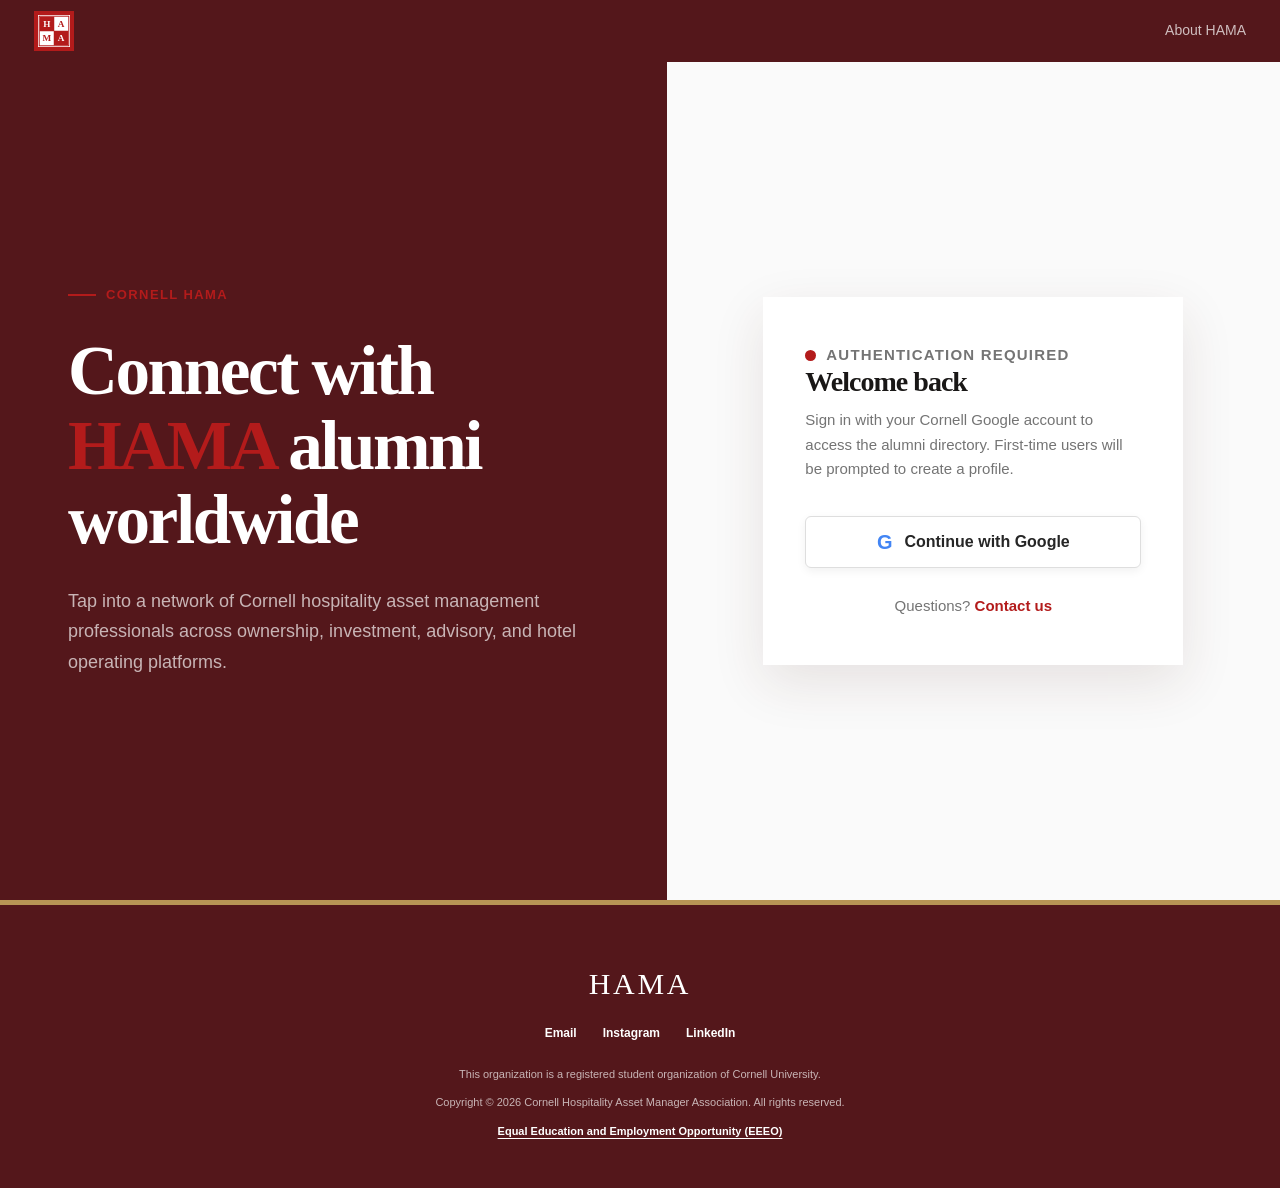
==== commit 9a7f33cd: "Refine HAMA editorial visual identity" ====
--- a/alumni.html
+++ b/alumni.html
@@ -20,7 +20,7 @@
     <meta name="twitter:image" content="https://cornellhama.com/assets/og-hama-2026.png">
     <link rel="icon" href="assets/hama-mark.svg" type="image/svg+xml">
     <link rel="stylesheet" href="styles.css?v=20260830-2">
-    <link rel="stylesheet" href="redesign.css?v=20260902-2">
+    <link rel="stylesheet" href="redesign.css?v=20260914-1">
   </head>
   <body class="lobby-page">
     <a class="skip-link" href="#main">Skip to content</a>
--- a/redesign.css
+++ b/redesign.css
@@ -1,60 +1,88 @@
-/* Cornell HAMA — clear, restrained, and purpose-led. */
+/* Cornell HAMA — editorial hospitality identity, September 2026. */
 :root {
   --cornell-red: #b31b1b;
-  --cornell-red-dark: #8f1515;
-  --ink: #202124;
-  --muted: #5f6368;
-  --line: #ddd9d3;
-  --paper: #ffffff;
-  --soft: #f6f5f2;
-  --deep: #202124;
-  --shadow: 0 10px 28px rgba(30, 28, 25, 0.1);
-}
+  --cornell-red-dark: #761417;
+  --burgundy: #54171b;
+  --rose: #ead0cb;
+  --blush: #f7eeeb;
+  --gold: #b89555;
+  --gold-light: #d8c49b;
+  --ink: #191716;
+  --muted: #65605b;
+  --line: #d9d1c8;
+  --paper: #fffdf9;
+  --soft: #f5f0e9;
+  --white: #ffffff;
+  --shadow: 0 18px 50px rgba(77, 35, 30, 0.11);
+}
+
+html { scroll-padding-top: 92px; }
 
 body {
   color: var(--ink);
   background: var(--paper);
-  font-family: Inter, -apple-system, BlinkMacSystemFont, "Segoe UI", Helvetica, Arial, sans-serif;
-  line-height: 1.6;
-}
-
-h1,
-h2,
-h3 {
+  font-family: Arial, Helvetica, sans-serif;
+  line-height: 1.65;
+}
+
+h1, h2, h3 {
   color: var(--ink);
-  font-family: inherit;
-  font-weight: 700;
-  letter-spacing: -0.025em;
+  font-family: "Iowan Old Style", "Palatino Linotype", Palatino, Georgia, serif;
+  font-weight: 500;
+  letter-spacing: -0.035em;
   text-transform: none;
 }
 
-.site-header {
-  min-height: 72px;
+.section { padding: clamp(76px, 8vw, 118px) clamp(22px, 5vw, 72px); }
+.section-inner { width: min(1160px, 100%); margin: 0 auto; }
+
+.eyebrow, .hero-kicker {
+  margin: 0 0 17px;
+  color: var(--cornell-red);
+  font-size: 11px;
+  font-weight: 800;
+  letter-spacing: 0.18em;
+  text-transform: uppercase;
+}
+
+/* Header */
+.site-header, .site-header.is-scrolled, .site-header.is-open {
+  position: fixed;
+  z-index: 30;
+  top: 0;
+  left: 0;
+  width: 100%;
+  min-height: 84px;
   grid-template-columns: auto minmax(0, 1fr) auto;
-  gap: clamp(28px, 4vw, 64px);
-  padding: 0 clamp(22px, 4vw, 56px);
+  gap: clamp(22px, 4vw, 56px);
+  padding: 9px clamp(22px, 4.5vw, 64px);
   color: var(--ink);
-  background: rgba(255, 255, 255, 0.98);
+  background: rgba(255, 253, 249, 0.97);
+  border-top: 4px solid var(--cornell-red);
   border-bottom: 1px solid var(--line);
   box-shadow: none;
-}
-
-.site-header.is-scrolled,
-.site-header.is-open {
-  min-height: 72px;
-  background: rgba(255, 255, 255, 0.99);
-  box-shadow: 0 4px 16px rgba(32, 33, 36, 0.07);
-}
+  backdrop-filter: blur(14px);
+}
+
+.site-header.is-scrolled { box-shadow: 0 8px 30px rgba(63, 31, 27, 0.07); }
 
 .brand {
   width: auto;
-  height: auto;
-  color: var(--cornell-red);
-  background: transparent;
-  font-size: 22px;
-  font-weight: 800;
-  letter-spacing: 0.06em;
-  line-height: 1;
+  height: 62px;
+  display: inline-flex;
+  align-items: center;
+  gap: 13px;
+}
+
+.brand-logo { width: 54px; height: 54px; flex: 0 0 auto; object-fit: contain; }
+
+.brand-name {
+  max-width: 108px;
+  color: var(--burgundy);
+  font-family: "Iowan Old Style", "Palatino Linotype", Palatino, Georgia, serif;
+  font-size: 16px;
+  font-weight: 600;
+  line-height: 1.05;
 }
 
 .site-nav {
@@ -64,776 +92,447 @@
   flex-direction: row;
   align-items: center;
   justify-content: flex-end;
-  gap: clamp(20px, 2.4vw, 36px);
-  color: #404246;
+  gap: clamp(18px, 2.2vw, 34px);
+  color: #413d39;
   background: transparent;
-  font-size: 13px;
-  font-weight: 600;
-  letter-spacing: 0;
+  font-size: 12px;
+  font-weight: 700;
+  letter-spacing: 0.025em;
   text-transform: none;
 }
 
-.site-nav > a,
-.nav-item > a {
-  padding: 24px 0 22px;
-}
-
-.site-nav > a::after,
-.nav-item > a::after {
-  bottom: 17px;
-  height: 2px;
-  background: var(--cornell-red);
-}
-
-.site-nav a:hover,
-.site-nav a:focus-visible,
-.site-nav a[aria-current="page"] {
-  color: var(--cornell-red);
-}
+.site-nav > a, .nav-item > a { padding: 27px 0 23px; }
+.site-nav > a::after, .nav-item > a::after { bottom: 18px; height: 1px; background: var(--cornell-red); }
+.site-nav a:hover, .site-nav a:focus-visible, .site-nav a[aria-current="page"] { color: var(--cornell-red); }
 
 .apply-link {
-  min-width: 92px;
-  min-height: 40px;
+  min-width: 104px;
+  min-height: 42px;
   padding: 10px 20px;
   color: #fff;
   background: var(--cornell-red);
   border: 1px solid var(--cornell-red);
-  border-radius: 4px;
-  font-size: 12px;
-  font-weight: 700;
-  letter-spacing: 0.04em;
-}
-
-.apply-link:hover,
-.apply-link:focus-visible {
+  border-radius: 0;
+  font-size: 11px;
+  font-weight: 800;
+  letter-spacing: 0.1em;
+}
+
+.apply-link:hover, .apply-link:focus-visible {
   color: #fff;
-  background: var(--cornell-red-dark);
-  border-color: var(--cornell-red-dark);
+  background: var(--burgundy);
+  border-color: var(--burgundy);
   transform: none;
 }
 
-.menu-toggle {
-  border-color: var(--line);
-  color: var(--ink);
-}
-
+.menu-toggle { color: var(--cornell-red); border-color: var(--line); }
+
+/* Hero */
 .hero {
-  min-height: 0;
-  display: block;
-  padding: clamp(88px, 10vw, 144px) clamp(22px, 5vw, 72px);
+  position: relative;
+  min-height: 750px;
+  display: grid;
+  grid-template-columns: minmax(0, 1.16fr) minmax(300px, 0.84fr);
+  align-items: center;
+  gap: clamp(48px, 8vw, 112px);
+  padding: 168px clamp(24px, 7vw, 110px) 94px;
+  overflow: hidden;
   color: var(--ink);
   text-align: left;
-  background: var(--soft);
+  background: linear-gradient(90deg, transparent 0 71%, rgba(179, 27, 27, 0.035) 71% 100%), var(--paper);
   border-bottom: 1px solid var(--line);
 }
 
-.hero-media {
-  display: none;
+.hero::before {
+  position: absolute;
+  top: 84px;
+  right: 0;
+  width: min(25vw, 350px);
+  height: 1px;
+  display: block;
+  content: "";
+  background: var(--gold);
+}
+
+.hero::after {
+  position: absolute;
+  right: clamp(24px, 4vw, 64px);
+  bottom: 30px;
+  content: "CORNELL  ·  HOSPITALITY  ·  ASSET MANAGEMENT";
+  color: #877c73;
+  font-size: 9px;
+  font-weight: 700;
+  letter-spacing: 0.18em;
 }
 
 .hero-content {
-  width: min(1120px, 100%);
-  margin: 0 auto;
+  position: relative;
+  z-index: 2;
+  grid-column: 1;
+  grid-row: 1;
+  width: min(760px, 100%);
+  margin: 0;
   padding: 0;
 }
 
 .hero h1 {
-  max-width: 850px;
+  max-width: 760px;
   margin: 0;
   color: var(--ink);
-  font-size: clamp(48px, 7vw, 84px);
-  font-weight: 700;
-  line-height: 1.02;
-  letter-spacing: -0.05em;
-}
-
-.hero h1 em {
-  color: inherit;
-  font-style: normal;
+  font-size: clamp(53px, 6.3vw, 88px);
+  line-height: 0.95;
+  letter-spacing: -0.055em;
 }
 
 .hero .hero-deck {
-  max-width: 700px;
-  margin: 28px 0 0;
+  max-width: 635px;
+  margin: 30px 0 0;
   color: var(--muted);
-  font-size: clamp(18px, 2vw, 23px);
-  font-weight: 400;
-  line-height: 1.55;
-}
-
-.hero-actions {
-  display: flex;
-  align-items: center;
-  gap: 16px;
-  margin-top: 36px;
-}
-
-.primary-action,
-.text-action {
-  min-height: 46px;
+  font-size: clamp(17px, 1.65vw, 21px);
+  line-height: 1.65;
+}
+
+.hero-actions { display: flex; align-items: center; gap: 14px; margin-top: 34px; }
+
+.primary-action, .text-action {
+  min-height: 47px;
   display: inline-flex;
   align-items: center;
   justify-content: center;
-  padding: 12px 20px;
-  border-radius: 4px;
-  font-size: 14px;
-  font-weight: 700;
-  letter-spacing: 0;
+  padding: 12px 22px;
+  border-radius: 0;
+  font-size: 12px;
+  font-weight: 750;
+  letter-spacing: 0.025em;
   text-transform: none;
 }
 
-.primary-action {
-  color: #fff;
-  background: var(--cornell-red);
-  border: 1px solid var(--cornell-red);
-  box-shadow: none;
-}
-
-.primary-action:hover,
-.primary-action:focus-visible {
-  color: #fff;
-  background: var(--cornell-red-dark);
+.primary-action { color: #fff; background: var(--cornell-red); border: 1px solid var(--cornell-red); box-shadow: none; }
+.primary-action:hover, .primary-action:focus-visible { color: #fff; background: var(--burgundy); border-color: var(--burgundy); transform: none; }
+.text-action { color: var(--cornell-red); background: transparent; border: 1px solid #bfb5ac; }
+.text-action:hover, .text-action:focus-visible { color: var(--burgundy); border-color: var(--cornell-red); }
+
+.hero-media {
+  position: relative;
+  z-index: 1;
+  grid-column: 2;
+  grid-row: 1;
+  width: min(360px, 100%);
+  display: block;
+  justify-self: center;
+  padding: 26px;
+  background: var(--white);
+  border: 1px solid var(--line);
   transform: none;
-}
-
-.text-action {
-  color: var(--cornell-red);
-  background: transparent;
-  border: 1px solid #c7c3bd;
-}
-
-.text-action:hover,
-.text-action:focus-visible {
-  color: var(--cornell-red-dark);
-  border-color: var(--cornell-red);
-}
-
-.section {
-  padding: clamp(72px, 8vw, 108px) clamp(22px, 5vw, 72px);
-}
-
-.section-inner {
-  width: min(1120px, 100%);
-}
-
-.eyebrow {
-  margin: 0 0 14px;
-  color: var(--cornell-red);
-  font-size: 13px;
-  font-weight: 700;
-  letter-spacing: 0.04em;
-  text-transform: uppercase;
-}
-
-.intro {
-  background: #fff;
-}
-
-.intro-layout {
-  display: grid;
-  grid-template-columns: minmax(280px, 0.9fr) minmax(360px, 1.1fr);
+  box-shadow: var(--shadow);
+}
+
+.hero-media::before {
+  position: absolute;
+  z-index: -1;
+  inset: 28px -28px -28px 28px;
+  content: "";
+  background: var(--rose);
+  border-bottom: 7px solid var(--gold);
+}
+
+.hero-media::after {
+  position: absolute;
+  top: -18px;
+  right: -18px;
+  width: 54px;
+  height: 54px;
+  content: "";
+  border-top: 1px solid var(--gold);
+  border-right: 1px solid var(--gold);
+}
+
+.hero-media img { width: 100%; aspect-ratio: 1; object-fit: contain; border: 0; box-shadow: none; }
+.scroll-cue { display: none; }
+
+/* About */
+.intro { background: var(--soft); }
+
+.intro-layout, .program-header, .feature-band .split, .network-layout, .subscribe-layout {
+  display: grid;
+  grid-template-columns: minmax(280px, 0.88fr) minmax(360px, 1.12fr);
   gap: clamp(48px, 8vw, 104px);
   align-items: start;
 }
 
-.intro h2,
-.program-header h2,
-.network h2,
-.subscribe h2,
-.feature-band h2 {
+.intro h2, .program-header h2, .network h2, .subscribe h2, .feature-band h2 {
   margin: 0;
-  font-size: clamp(36px, 4.5vw, 54px);
-  line-height: 1.08;
-  letter-spacing: -0.035em;
-}
-
-.intro-copy {
-  padding-top: 28px;
-}
-
-.intro-copy > p:first-child {
-  margin: 0;
-  color: var(--ink);
-  font-size: 18px;
-  line-height: 1.75;
-}
+  font-size: clamp(40px, 4.7vw, 62px);
+  line-height: 1.02;
+}
+
+.intro h2::after { width: 72px; height: 2px; display: block; margin-top: 28px; content: ""; background: var(--gold); }
+.intro-copy { padding-top: 29px; }
+.intro-copy > p:first-child { margin: 0; color: var(--ink); font-size: 18px; line-height: 1.82; }
 
 .intro .intro-note {
-  margin: 28px 0 0;
-  padding: 22px 0 0;
+  margin: 29px 0 0;
+  padding: 22px 0 0 22px;
   color: var(--muted);
   border-top: 1px solid var(--line);
-  font-size: 16px;
-  line-height: 1.7;
-}
-
-.programming {
-  background: var(--soft);
-}
-
-.program-header {
-  display: grid;
-  grid-template-columns: minmax(280px, 0.9fr) minmax(360px, 1.1fr);
-  gap: 14px clamp(48px, 8vw, 104px);
-  margin-bottom: 44px;
-}
-
-.program-header .eyebrow {
-  grid-column: 1 / -1;
-}
-
-.program-header > p:last-child {
-  align-self: end;
-  max-width: 520px;
-  margin: 0;
-  color: var(--muted);
+  border-left: 2px solid var(--cornell-red);
+  font-family: "Iowan Old Style", "Palatino Linotype", Palatino, Georgia, serif;
   font-size: 17px;
-  line-height: 1.65;
-}
+  font-style: italic;
+}
+
+/* Programming — CREC-inspired information hierarchy, HAMA treatment. */
+.programming { color: var(--ink); background: var(--paper); }
+.program-header { gap: 16px clamp(48px, 8vw, 104px); margin-bottom: 58px; }
+.program-header .eyebrow { grid-column: 1 / -1; margin-bottom: 0; }
+.program-header > p:last-child { align-self: end; max-width: 510px; margin: 0 0 5px; color: var(--muted); font-size: 16px; }
 
 .work-grid {
+  display: grid;
+  grid-template-columns: 1fr;
+  gap: 0;
+  counter-reset: program;
+  border-top: 1px solid var(--line);
+}
+
+.work-grid article, .work-grid article:first-child {
+  position: relative;
+  min-height: 0;
+  display: grid;
+  grid-template-columns: 74px minmax(180px, 0.55fr) minmax(320px, 1fr);
+  gap: 24px;
+  align-items: baseline;
+  padding: 31px 18px 31px 0;
+  color: var(--ink);
+  background: transparent;
+  border: 0;
+  border-bottom: 1px solid var(--line);
+  border-radius: 0;
+  box-shadow: none;
+  counter-increment: program;
+}
+
+.work-grid article::before {
+  display: block;
+  content: "0" counter(program);
+  color: var(--gold);
+  font-family: "Iowan Old Style", "Palatino Linotype", Palatino, Georgia, serif;
+  font-size: 18px;
+  letter-spacing: 0.04em;
+}
+
+.work-grid article:hover { background: linear-gradient(90deg, rgba(179, 27, 27, 0.035), transparent 75%); border-color: var(--line); }
+.work-grid h3 { margin: 0; color: var(--burgundy); font-size: clamp(23px, 2.4vw, 31px); line-height: 1.1; }
+.work-grid p { margin: 0; color: var(--muted); font-size: 14px; line-height: 1.72; }
+
+.feature-band {
+  position: relative;
+  min-height: 0;
+  padding-top: clamp(76px, 8vw, 110px);
+  padding-bottom: clamp(76px, 8vw, 110px);
+  overflow: hidden;
+  color: #fff;
+  background: var(--burgundy);
+}
+
+.feature-band::before {
+  position: absolute;
+  top: -70px;
+  right: 8vw;
+  width: 220px;
+  height: 220px;
+  display: block;
+  content: "";
+  border: 1px solid rgba(216, 196, 155, 0.34);
+  transform: rotate(45deg);
+}
+
+.feature-band .split { position: relative; z-index: 1; align-items: end; }
+.feature-band .eyebrow { color: var(--gold-light); }
+.feature-band h2 { color: #fff; }
+.feature-band p:last-child { margin: 0; padding: 0 0 5px; color: rgba(255, 255, 255, 0.78); border: 0; font-size: 17px; line-height: 1.76; }
+
+/* Global network */
+.network { background: var(--soft); }
+.network-layout > div:first-child { position: sticky; top: 120px; }
+.network-layout > div:first-child > p:last-child { margin: 25px 0 0; color: var(--muted); font-size: 15px; line-height: 1.75; }
+
+.chapter-grid { display: grid; grid-template-columns: 1fr; border-top: 1px solid var(--line); border-left: 0; }
+
+.chapter-grid article, .chapter-grid article:nth-child(odd), .chapter-grid article:nth-child(even) {
+  min-height: 0;
+  display: grid;
+  grid-template-columns: minmax(145px, 0.55fr) minmax(0, 1fr);
+  gap: 24px;
+  align-items: baseline;
+  padding: 21px 0;
+  border: 0;
+  border-bottom: 1px solid var(--line);
+}
+
+.chapter-grid .student-chapter { grid-column: auto; padding: 24px 22px; background: var(--cornell-red); }
+.chapter-grid h3 { margin: 0; color: var(--burgundy); font-size: 20px; line-height: 1.2; }
+.chapter-grid p { margin: 0; color: var(--muted); font-size: 13px; line-height: 1.65; }
+.chapter-grid .student-chapter h3, .chapter-grid .student-chapter p { color: #fff; }
+
+/* Mailing list */
+.subscribe { color: var(--ink); background: var(--paper); border-top: 1px solid var(--line); }
+.subscribe-layout > div > p:last-child { margin: 23px 0 0; color: var(--muted); font-size: 15px; }
+
+.subscribe-form {
   display: grid;
   grid-template-columns: repeat(2, minmax(0, 1fr));
   gap: 18px;
-}
-
-.work-grid article,
-.work-grid article:first-child {
-  min-height: 0;
-  padding: clamp(28px, 4vw, 40px);
+  padding: 34px;
+  background: var(--blush);
+  border: 1px solid var(--rose);
+  border-top: 4px solid var(--cornell-red);
+  box-shadow: 12px 12px 0 var(--soft);
+}
+
+.subscribe-form label { gap: 7px; color: #4e4945; font-size: 11px; font-weight: 700; letter-spacing: 0.02em; text-transform: none; }
+.subscribe-form input { min-height: 47px; padding: 10px 12px; color: var(--ink); background: #fff; border: 1px solid #bfb4aa; border-radius: 0; }
+.subscribe-form input:focus { border-color: var(--cornell-red); outline: none; }
+.subscribe-form button { min-height: 47px; color: #fff; background: var(--cornell-red); border: 1px solid var(--cornell-red); border-radius: 0; font-size: 12px; text-transform: none; }
+.subscribe-form button:hover, .subscribe-form button:focus-visible { background: var(--burgundy); }
+.form-message { color: var(--cornell-red); }
+
+/* Application */
+.application { padding-top: clamp(76px, 8vw, 116px); padding-bottom: clamp(76px, 8vw, 116px); background: var(--soft); }
+
+.application-layout {
+  display: grid;
+  grid-template-columns: minmax(280px, 0.8fr) minmax(440px, 1.2fr);
+  gap: clamp(48px, 8vw, 96px);
+  align-items: center;
+}
+
+.application-copy h2 { margin: 0; font-size: clamp(42px, 4.8vw, 64px); line-height: 1.02; }
+.application-copy > p:last-of-type { margin: 23px 0 0; color: var(--muted); font-size: 16px; }
+.application-actions { margin-top: 29px; }
+
+.coffee-chat-panel {
+  display: grid;
+  grid-template-columns: minmax(0, 1fr) minmax(165px, 205px);
+  gap: 30px;
+  align-items: center;
+  padding: clamp(28px, 3vw, 38px);
   background: #fff;
   border: 1px solid var(--line);
-  border-radius: 6px;
-  box-shadow: none;
-}
-
-.work-grid article:hover {
-  background: #fff;
-  border-color: #c4beb7;
-}
-
-.card-index {
-  display: none;
-}
-
-.work-grid h3 {
-  margin: 0 0 14px;
-  color: var(--ink);
-  font-size: 23px;
-  font-weight: 700;
-  line-height: 1.2;
-  letter-spacing: -0.02em;
-  text-transform: none;
-}
-
-.work-grid p {
-  margin: 0;
-  color: var(--muted);
-  font-size: 15px;
-  line-height: 1.7;
-}
-
-.feature-band {
-  min-height: 0;
-  display: block;
-  padding-top: clamp(70px, 8vw, 96px);
-  padding-bottom: clamp(70px, 8vw, 96px);
+  border-left: 5px solid var(--gold);
+  border-radius: 0;
+}
+
+.coffee-chat-panel h3 { margin: 0; color: var(--burgundy); font-size: 31px; }
+.coffee-chat-panel p { margin: 13px 0 20px; color: var(--muted); font-size: 14px; }
+.coffee-chat-link { color: var(--cornell-red); font-size: 12px; font-weight: 750; text-decoration: underline; text-underline-offset: 4px; text-transform: none; }
+
+.coffee-chat-qr { display: grid; gap: 9px; padding: 9px; color: var(--ink); background: #fff; border: 1px solid var(--line); border-radius: 0; text-align: center; }
+.coffee-chat-qr img { width: 100%; aspect-ratio: 1; object-fit: contain; }
+.coffee-chat-qr span { font-size: 11px; font-weight: 700; }
+
+/* Footer */
+.site-footer {
+  position: relative;
+  display: grid;
+  grid-template-columns: 1fr;
+  gap: 10px;
+  justify-items: center;
+  padding: 54px 22px 48px;
+  color: rgba(255, 255, 255, 0.76);
+  background: var(--burgundy);
+  border-top: 5px solid var(--gold);
+  text-align: center;
+}
+
+.site-footer::before { content: "HAMA"; margin-bottom: 5px; color: #fff; font-family: "Iowan Old Style", "Palatino Linotype", Palatino, Georgia, serif; font-size: 30px; letter-spacing: 0.09em; }
+.footer-socials { grid-column: 1; grid-row: auto; justify-content: center; gap: 26px; margin: 0 0 12px; }
+.footer-socials a { color: #fff; font-size: 12px; font-weight: 700; letter-spacing: 0; text-transform: none; }
+.site-footer p, .site-footer > a { grid-column: 1; justify-self: center; margin: 0; color: rgba(255, 255, 255, 0.68); font-size: 11px; text-align: center; }
+.site-footer > a { color: #fff; text-decoration: underline; text-underline-offset: 3px; }
+
+/* Executive board */
+.interior-hero, .people-hero {
+  position: relative;
+  padding: 166px clamp(22px, 5vw, 72px) 78px;
+  overflow: hidden;
   color: #fff;
-  background: var(--cornell-red-dark);
-}
-
-.feature-band::before {
-  display: none;
-}
-
-.feature-band .split {
-  display: grid;
-  grid-template-columns: minmax(300px, 0.95fr) minmax(320px, 1.05fr);
-  gap: clamp(48px, 8vw, 96px);
-  align-items: end;
-}
-
-.feature-band .eyebrow {
-  color: rgba(255, 255, 255, 0.72);
-}
-
-.feature-band h2 {
-  max-width: 620px;
-  color: #fff;
-}
-
-.feature-band p:last-child {
-  margin: 0;
-  padding: 0;
-  color: rgba(255, 255, 255, 0.82);
-  border: 0;
-  font-size: 17px;
-  line-height: 1.75;
-}
-
-.network {
-  color: var(--ink);
-  background: #fff;
-}
-
-.network-layout {
-  display: grid;
-  grid-template-columns: minmax(280px, 0.75fr) minmax(460px, 1.25fr);
-  gap: clamp(54px, 8vw, 104px);
-  align-items: start;
-}
-
-.network-layout > div:first-child {
-  position: static;
-}
-
-.network .eyebrow {
-  color: var(--cornell-red);
-}
-
-.network h2 {
-  color: var(--ink);
-}
-
-.network-layout > div:first-child > p:last-child {
-  margin: 24px 0 0;
-  color: var(--muted);
-  font-size: 16px;
-  line-height: 1.75;
-}
-
-.chapter-grid {
-  display: grid;
-  grid-template-columns: repeat(2, minmax(0, 1fr));
-  gap: 0;
-  border-top: 1px solid var(--line);
-  border-left: 0;
-}
-
-.chapter-grid article {
-  min-height: 0;
-  padding: 28px 26px 30px 0;
-  border: 0;
-  border-bottom: 1px solid var(--line);
-}
-
-.chapter-grid article:nth-child(odd) {
-  padding-right: 30px;
-  border-right: 1px solid var(--line);
-}
-
-.chapter-grid article:nth-child(even) {
-  padding-left: 30px;
-}
-
-.chapter-grid span {
-  display: none;
-}
-
-.chapter-grid h3 {
-  margin: 0 0 10px;
-  color: var(--ink);
-  font-size: 20px;
-  font-weight: 700;
-  line-height: 1.25;
-  text-transform: none;
-}
-
-.chapter-grid p {
-  margin: 0;
-  color: var(--muted);
-  font-size: 14px;
-  line-height: 1.65;
-}
-
-.subscribe {
-  background: var(--soft);
-}
-
-.subscribe-layout {
-  display: grid;
-  grid-template-columns: minmax(280px, 0.75fr) minmax(420px, 1.25fr);
-  gap: clamp(54px, 8vw, 104px);
-  align-items: start;
-}
-
-.subscribe-layout > div > p:last-child {
-  margin: 22px 0 0;
-  color: var(--muted);
-  font-size: 16px;
-  line-height: 1.7;
-}
-
-.subscribe-form {
-  display: grid;
-  grid-template-columns: repeat(2, minmax(0, 1fr));
-  gap: 18px;
-  padding: 0;
-  background: transparent;
-  border: 0;
-}
-
-.subscribe-form label {
-  gap: 7px;
-  color: #4d4f53;
-  font-size: 12px;
-  font-weight: 600;
-  letter-spacing: 0;
-  text-transform: none;
-}
-
-.subscribe-form input {
-  min-height: 48px;
-  padding: 11px 13px;
-  border: 1px solid #bbb7b1;
-  border-radius: 4px;
-  background: #fff;
-}
-
-.subscribe-form button {
-  min-height: 48px;
-  color: #fff;
-  background: var(--cornell-red);
-  border: 1px solid var(--cornell-red);
-  border-radius: 4px;
-  font-size: 14px;
-  text-transform: none;
-}
-
-.link-row {
-  padding: 0;
-  background: #fff;
-}
-
-.link-row a,
-.link-row a:first-child {
-  min-height: 112px;
-  display: flex;
-  align-items: center;
-  justify-content: space-between;
-  gap: 24px;
-  padding: 28px max(22px, calc((100vw - 1120px) / 2));
-  color: var(--ink);
-  background: #fff;
-  border: 0;
-  border-top: 1px solid var(--line);
-  border-bottom: 1px solid var(--line);
-  font-size: clamp(20px, 2.4vw, 30px);
-  font-weight: 700;
-  text-align: left;
-  text-transform: none;
-}
-
-.link-row a span {
-  color: var(--cornell-red);
-  font-size: 13px;
-  font-weight: 700;
-  letter-spacing: 0.04em;
-  text-transform: uppercase;
-}
-
-.link-row a:hover,
-.link-row a:focus-visible {
-  color: var(--cornell-red);
-  background: #fff;
-}
-
-.site-footer {
-  grid-template-columns: minmax(220px, 0.8fr) minmax(360px, 1.2fr);
-  gap: 12px 48px;
-  align-items: center;
-  justify-items: stretch;
-  padding: 48px max(22px, calc((100vw - 1120px) / 2));
-  color: #fff;
-  background: var(--deep);
-  text-align: left;
-}
-
-.footer-socials {
-  grid-column: 1;
-  grid-row: 1 / span 3;
-  justify-content: flex-start;
-  gap: 22px;
-  margin: 0;
-}
-
-.footer-socials a {
-  color: #fff;
-  font-size: 12px;
-  font-weight: 600;
-  letter-spacing: 0;
-  text-transform: none;
-}
-
-.site-footer p,
-.site-footer > a {
-  grid-column: 2;
-  justify-self: end;
-  margin: 0;
-  color: rgba(255, 255, 255, 0.68);
-  font-size: 12px;
-  text-align: right;
-}
-
-.site-footer > a {
-  color: #fff;
-  font-weight: 600;
-  text-underline-offset: 3px;
-}
-
-/* Executive board */
-.interior-hero,
-.people-hero {
-  padding: clamp(64px, 7vw, 96px) clamp(22px, 5vw, 72px);
-  color: var(--ink);
-  background: var(--soft);
-  border-bottom: 1px solid var(--line);
-}
-
-.interior-hero .section-heading {
-  width: min(1120px, 100%);
-  margin: 0 auto;
-  text-align: left;
-}
-
-.interior-hero h1,
-.people-hero h1 {
-  max-width: none;
-  margin: 0 0 16px;
-  color: var(--ink);
-  font-size: clamp(44px, 6vw, 68px);
-  font-weight: 700;
-  line-height: 1.05;
-  letter-spacing: -0.045em;
-}
-
-.interior-hero .section-heading > p:last-child,
-.people-hero .section-heading > p:last-child {
-  max-width: 600px;
-  margin: 0;
-  color: var(--muted);
-  font-size: 17px;
-  line-height: 1.65;
-}
-
-.people {
-  padding-top: clamp(64px, 7vw, 96px);
-  background: #fff;
-}
-
-.people .section-inner {
-  width: min(1120px, 100%);
-}
-
-.people-grid {
-  grid-template-columns: repeat(3, minmax(0, 1fr));
-  gap: 56px 28px;
-}
-
-.person-card {
-  gap: 0;
-  color: var(--ink);
-}
-
-.person-card:hover,
-.person-card:focus-visible {
-  color: inherit;
-  transform: none;
-}
+  background: var(--burgundy);
+  border-bottom: 5px solid var(--gold);
+}
+
+.interior-hero::after, .people-hero::after { position: absolute; right: 7vw; bottom: -95px; width: 260px; height: 260px; content: ""; border: 1px solid rgba(216, 196, 155, 0.26); transform: rotate(45deg); }
+.interior-hero .section-heading { position: relative; z-index: 1; width: min(1160px, 100%); margin: 0 auto; text-align: left; }
+.interior-hero h1, .people-hero h1 { margin: 0 0 14px; color: #fff; font-size: clamp(50px, 6vw, 76px); line-height: 1; }
+.interior-hero .section-heading > p:last-child, .people-hero .section-heading > p:last-child { max-width: 580px; margin: 0; color: rgba(255, 255, 255, 0.78); font-size: 17px; }
+
+.people { padding-top: clamp(72px, 7vw, 102px); background: var(--paper); }
+.people-grid { grid-template-columns: repeat(3, minmax(0, 1fr)); gap: 56px 30px; }
+.person-card, .person-card:hover, .person-card:focus-visible { gap: 0; color: var(--ink); transform: none; }
 
 .person-card img {
   width: 100%;
   aspect-ratio: 4 / 5;
   object-fit: cover;
-  object-position: center 30%;
+  object-position: center 25%;
   background: var(--soft);
   border: 1px solid var(--line);
-  border-radius: 4px;
+  border-bottom: 4px solid var(--rose);
+  border-radius: 0;
   filter: none;
-  transition: box-shadow 180ms ease;
-}
-
-.person-card:hover img,
-.person-card:focus-visible img {
-  box-shadow: var(--shadow);
-  filter: none;
-  transform: none;
-}
-
-.person-card > div {
-  padding: 16px 2px 0;
-}
-
-.person-card h3 {
-  margin: 0 0 7px;
-  color: var(--ink);
-  font-size: 20px;
-  font-weight: 700;
-  line-height: 1.2;
-}
-
-.person-card p {
-  margin: 2px 0 0;
-  color: var(--muted);
-  font-size: 14px;
-  line-height: 1.45;
-}
-
-.person-card .person-role {
-  color: var(--cornell-red);
-  font-weight: 700;
-}
-
-.person-card .person-major {
-  color: var(--ink);
-  font-weight: 500;
-}
-
-.person-card .person-contact {
-  color: var(--muted);
-}
+  transition: box-shadow 180ms ease, border-color 180ms ease;
+}
+
+.person-card:hover img, .person-card:focus-visible img { filter: none; transform: none; border-bottom-color: var(--cornell-red); box-shadow: var(--shadow); }
+.person-card.is-president img { border-bottom-color: var(--gold); }
+.person-card > div { padding: 17px 1px 0; }
+.person-card h3 { margin: 0 0 6px; color: var(--burgundy); font-size: 23px; }
+.person-card p { margin: 2px 0 0; color: var(--muted); font-size: 13px; }
+.person-card .person-role { color: var(--cornell-red); font-weight: 750; letter-spacing: 0; text-transform: none; }
+.person-card .person-major { color: var(--ink); font-weight: 500; }
 
 /* Individual profiles */
-.profile-page {
-  padding: clamp(64px, 8vw, 104px) clamp(22px, 5vw, 72px);
-  background: #fff;
-}
-
-.profile-layout {
-  width: min(1040px, 100%);
-  grid-template-columns: minmax(320px, 0.9fr) minmax(320px, 1.1fr);
-  gap: clamp(48px, 8vw, 96px);
-  align-items: start;
-}
+.profile-page { padding: 158px clamp(22px, 5vw, 72px) clamp(76px, 8vw, 112px); background: var(--paper); }
+.profile-layout { width: min(1040px, 100%); grid-template-columns: minmax(320px, 0.88fr) minmax(320px, 1.12fr); gap: clamp(50px, 8vw, 96px); align-items: start; }
 
 .profile-photo {
   width: 100%;
   aspect-ratio: 4 / 5;
   object-fit: cover;
-  object-position: center 30%;
+  object-position: center 25%;
   border: 1px solid var(--line);
-  border-radius: 4px;
-}
-
-.profile-content {
-  padding-top: 0;
-}
-
-.back-link {
-  width: auto;
-  height: auto;
-  display: inline-flex;
-  margin: 0 0 34px;
-  padding: 0;
-  color: var(--cornell-red);
-  border: 0;
+  border-bottom: 6px solid var(--gold);
   border-radius: 0;
-  font-size: 15px;
-  font-weight: 700;
-}
-
-.back-link::after {
-  content: " Back to Executive Board";
-}
-
-.back-link:hover,
-.back-link:focus-visible {
-  color: var(--cornell-red-dark);
-  background: transparent;
-}
-
-.profile-content h1,
-.profile-missing h1 {
-  margin: 0 0 32px;
-  color: var(--ink);
-  font-size: clamp(40px, 5vw, 60px);
-  font-weight: 700;
-  line-height: 1.05;
-  letter-spacing: -0.04em;
-}
-
-.profile-content dl {
-  gap: 0;
-  margin: 0 0 32px;
-  border-top: 1px solid var(--line);
-}
-
-.profile-content dl div {
-  grid-template-columns: minmax(100px, 0.34fr) minmax(0, 1fr);
-  gap: 20px;
-  padding: 15px 0;
-  border-bottom: 1px solid var(--line);
-}
-
-.profile-content dt {
-  color: var(--muted);
-  font-size: 13px;
-  font-weight: 600;
-  text-transform: none;
-}
-
-.profile-content dd {
-  color: var(--ink);
-  font-size: 15px;
-  font-weight: 500;
-}
-
-.profile-links {
-  gap: 10px;
-}
-
-.linkedin-link,
-.person-email {
-  color: var(--cornell-red);
-  font-size: 15px;
-  font-weight: 600;
-}
-
-.linkedin-link::before {
-  display: none;
-}
-
-/* Preserve the existing alumni utility page with restrained details. */
-.lobby-header,
-.lobby-intro {
-  background: var(--deep);
-}
-
-.auth-card {
-  border-radius: 6px;
-  box-shadow: var(--shadow);
-}
-
-.google-button {
-  border-radius: 4px;
-}
+  box-shadow: 16px 16px 0 var(--blush);
+}
+
+.profile-content { padding-top: 0; }
+.back-link { width: auto; height: auto; display: inline-flex; margin: 0 0 34px; padding: 0; color: var(--cornell-red); border: 0; border-radius: 0; font-size: 13px; font-weight: 700; text-transform: none; }
+.back-link::after { content: " Back to Executive Board"; }
+.profile-content h1, .profile-missing h1 { margin: 0 0 31px; color: var(--burgundy); font-size: clamp(44px, 5vw, 65px); line-height: 1; }
+.profile-content dl { gap: 0; margin: 0 0 31px; border-top: 1px solid var(--line); }
+.profile-content dl div { grid-template-columns: minmax(110px, 0.34fr) minmax(0, 1fr); gap: 22px; padding: 14px 0; border-bottom: 1px solid var(--line); }
+.profile-content dt { color: var(--muted); font-size: 12px; font-weight: 700; text-transform: none; }
+.profile-content dd { color: var(--ink); font-size: 14px; font-weight: 500; }
+.linkedin-link, .person-email { color: var(--cornell-red); font-size: 14px; font-weight: 700; }
+.linkedin-link::before { display: none; }
+
+.lobby-header, .lobby-intro { background: var(--burgundy); }
+.auth-card { border-radius: 0; box-shadow: var(--shadow); }
 
 @media (min-width: 901px) {
-  .menu-toggle {
-    display: none;
-  }
-
-  .site-nav {
-    position: static;
-    width: auto;
-    display: flex;
-    flex-direction: row;
-    padding: 0;
-    background: transparent;
-  }
-}
+  .menu-toggle { display: none; }
+  .site-nav { position: static; width: auto; display: flex; padding: 0; }
+}
+
+@media (max-width: 1020px) { .brand-name { display: none; } }
 
 @media (max-width: 900px) {
-  .site-header {
-    grid-template-columns: auto minmax(0, 1fr) auto;
-    gap: 16px;
-    padding: 0 20px;
-  }
-
-  .menu-toggle {
-    display: block;
-    justify-self: end;
-  }
+  html { scroll-padding-top: 76px; }
+  .site-header, .site-header.is-scrolled, .site-header.is-open { min-height: 72px; gap: 14px; padding: 4px 20px; }
+  .brand { height: 60px; }
+  .brand-logo { width: 51px; height: 51px; }
+  .menu-toggle { display: block; justify-self: end; }
 
   .site-nav {
     position: absolute;
@@ -845,167 +544,60 @@
     align-items: stretch;
     gap: 0;
     padding: 8px 22px 18px;
-    background: #fff;
+    color: var(--ink);
+    background: var(--paper);
     border-bottom: 1px solid var(--line);
-    box-shadow: 0 10px 20px rgba(32, 33, 36, 0.08);
+    box-shadow: 0 12px 28px rgba(63, 31, 27, 0.09);
   }
 
-  .site-header.is-open .site-nav {
-    display: flex;
-  }
-
-  .site-nav > a,
-  .nav-item > a {
-    padding: 13px 0;
-    border-top: 1px solid var(--line);
-  }
-
-  .site-nav > a::after,
-  .nav-item > a::after {
-    display: none;
-  }
-
-  .intro-layout,
-  .program-header,
-  .feature-band .split,
-  .network-layout,
-  .subscribe-layout,
-  .profile-layout {
-    grid-template-columns: 1fr;
-  }
-
-  .intro-copy {
-    padding-top: 0;
-  }
-
-  .program-header > p:last-child {
-    max-width: 640px;
-  }
-
-  .network-layout,
-  .subscribe-layout {
-    gap: 44px;
-  }
-
-  .profile-photo {
-    max-width: 620px;
-  }
+  .site-header.is-open .site-nav { display: flex; }
+  .site-nav > a, .nav-item > a { padding: 13px 0; border-top: 1px solid var(--line); }
+  .site-nav > a::after, .nav-item > a::after { display: none; }
+
+  .hero { min-height: 0; grid-template-columns: 1fr; padding-top: 132px; background: var(--paper); }
+  .hero::after { display: none; }
+  .hero-content { grid-column: 1; grid-row: 1; }
+  .hero-media { grid-column: 1; grid-row: 2; width: min(290px, 72vw); justify-self: start; margin-top: 14px; }
+  .hero-media::before { inset: 18px -18px -18px 18px; }
+
+  .intro-layout, .program-header, .feature-band .split, .network-layout, .subscribe-layout, .application-layout, .profile-layout { grid-template-columns: 1fr; }
+  .intro-copy { padding-top: 0; }
+  .program-header { gap: 12px; }
+  .network-layout > div:first-child { position: static; }
+  .network-layout, .subscribe-layout, .application-layout { gap: 44px; }
+  .people-grid { grid-template-columns: repeat(2, minmax(0, 1fr)); }
+  .profile-photo { max-width: 600px; }
 }
 
 @media (max-width: 680px) {
-  .site-header,
-  .site-header.is-scrolled,
-  .site-header.is-open {
-    min-height: 64px;
-  }
-
-  .brand {
-    font-size: 20px;
-  }
-
-  .apply-link {
-    min-width: 76px;
-    min-height: 36px;
-    padding: 8px 13px;
-  }
-
-  .hero {
-    padding: 72px 20px 76px;
-  }
-
-  .hero h1 {
-    font-size: clamp(42px, 13vw, 58px);
-  }
-
-  .hero-actions {
-    align-items: stretch;
-    flex-direction: column;
-  }
-
-  .primary-action,
-  .text-action {
-    width: 100%;
-  }
-
-  .section {
-    padding: 64px 20px;
-  }
-
-  .work-grid,
-  .chapter-grid,
-  .people-grid,
-  .subscribe-form {
-    grid-template-columns: 1fr;
-  }
-
-  .work-grid article,
-  .work-grid article:first-child {
-    padding: 28px 24px;
-  }
-
-  .chapter-grid article,
-  .chapter-grid article:nth-child(odd),
-  .chapter-grid article:nth-child(even) {
-    padding: 24px 0;
-    border-right: 0;
-    border-bottom: 1px solid var(--line);
-  }
-
-  .subscribe-form button,
-  .form-message {
-    grid-column: 1;
-  }
-
-  .link-row a,
-  .link-row a:first-child {
-    min-height: 120px;
-    align-items: flex-start;
-    flex-direction: column;
-    justify-content: center;
-    padding: 28px 20px;
-  }
-
-  .site-footer {
-    grid-template-columns: 1fr;
-    gap: 14px;
-    padding: 42px 20px;
-  }
-
-  .footer-socials,
-  .site-footer p,
-  .site-footer > a {
-    grid-column: 1;
-    grid-row: auto;
-    justify-self: start;
-    text-align: left;
-  }
-
-  .footer-socials {
-    margin-bottom: 14px;
-  }
-
-  .people-grid {
-    gap: 44px;
-  }
-
-  .profile-content dl div {
-    grid-template-columns: 1fr;
-    gap: 4px;
-  }
-
-  .lobby-main {
-    grid-template-columns: 1fr;
-  }
+  .site-header, .site-header.is-scrolled, .site-header.is-open { min-height: 66px; }
+  .brand { height: 54px; }
+  .brand-logo { width: 47px; height: 47px; }
+  .apply-link { min-width: 76px; min-height: 37px; padding: 8px 12px; }
+  .hero { padding: 116px 20px 72px; }
+  .hero h1 { font-size: clamp(45px, 13vw, 59px); }
+  .hero-actions { align-items: stretch; flex-direction: column; }
+  .primary-action, .text-action { width: 100%; }
+  .section { padding: 66px 20px; }
+
+  .work-grid article, .work-grid article:first-child { grid-template-columns: 48px minmax(0, 1fr); gap: 7px 15px; padding: 25px 4px 25px 0; }
+  .work-grid p { grid-column: 2; }
+
+  .chapter-grid article, .chapter-grid article:nth-child(odd), .chapter-grid article:nth-child(even) { grid-template-columns: 1fr; gap: 6px; }
+  .chapter-grid .student-chapter { padding: 23px 20px; }
+
+  .people-grid, .subscribe-form { grid-template-columns: 1fr; }
+  .subscribe-form { padding: 26px 21px; box-shadow: 8px 8px 0 var(--soft); }
+  .subscribe-form button, .form-message { grid-column: 1; }
+  .coffee-chat-panel { grid-template-columns: 1fr; }
+  .coffee-chat-qr { width: min(280px, 100%); }
+  .people-grid { gap: 44px; }
+  .profile-content dl div { grid-template-columns: 1fr; gap: 3px; }
+  .profile-page { padding-top: 116px; }
+  .lobby-main { grid-template-columns: 1fr; }
 }
 
 @media (prefers-reduced-motion: reduce) {
-  html {
-    scroll-behavior: auto;
-  }
-
-  *,
-  *::before,
-  *::after {
-    transition-duration: 0.01ms !important;
-  }
-}
+  html { scroll-behavior: auto; }
+  *, *::before, *::after { transition-duration: 0.01ms !important; }
+}
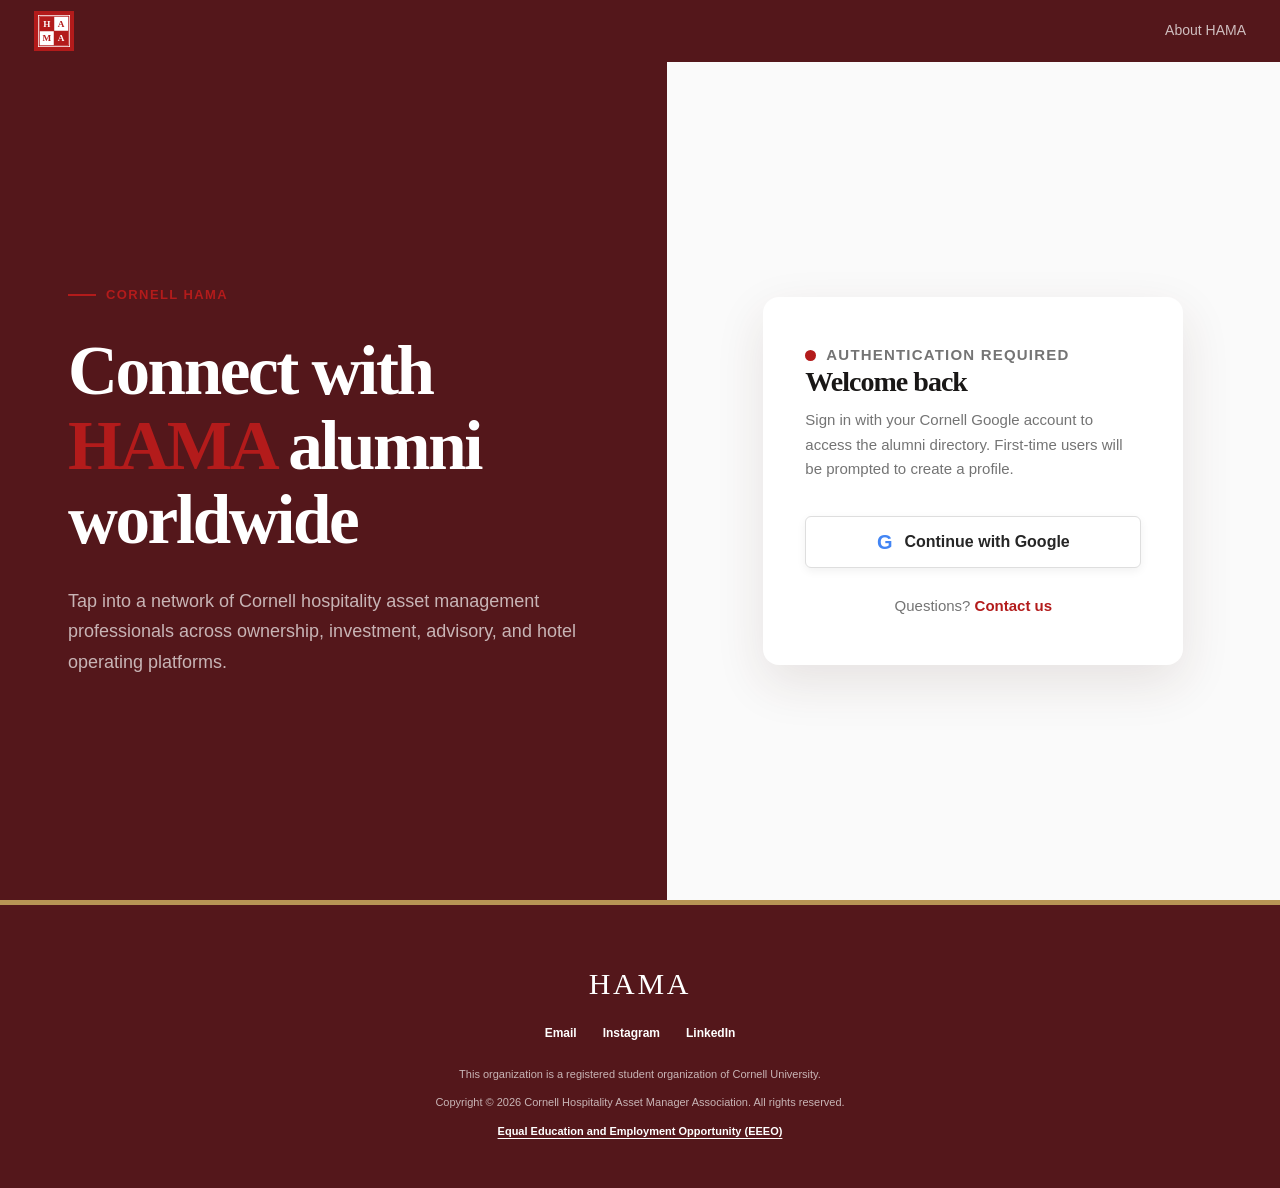
==== commit 35a9e4c9: "Soften button corner styling" ====
--- a/alumni.html
+++ b/alumni.html
@@ -20,7 +20,7 @@
     <meta name="twitter:image" content="https://cornellhama.com/assets/og-hama-2026.png">
     <link rel="icon" href="assets/hama-mark.svg" type="image/svg+xml">
     <link rel="stylesheet" href="styles.css?v=20260830-2">
-    <link rel="stylesheet" href="redesign.css?v=20260914-1">
+    <link rel="stylesheet" href="redesign.css?v=20260914-3">
   </head>
   <body class="lobby-page">
     <a class="skip-link" href="#main">Skip to content</a>
--- a/redesign.css
+++ b/redesign.css
@@ -13,6 +13,9 @@
   --paper: #fffdf9;
   --soft: #f5f0e9;
   --white: #ffffff;
+  --radius-sm: 8px;
+  --radius: 11px;
+  --radius-lg: 16px;
   --shadow: 0 18px 50px rgba(77, 35, 30, 0.11);
 }
 
@@ -112,7 +115,7 @@
   color: #fff;
   background: var(--cornell-red);
   border: 1px solid var(--cornell-red);
-  border-radius: 0;
+  border-radius: var(--radius);
   font-size: 11px;
   font-weight: 800;
   letter-spacing: 0.1em;
@@ -125,7 +128,7 @@
   transform: none;
 }
 
-.menu-toggle { color: var(--cornell-red); border-color: var(--line); }
+.menu-toggle { color: var(--cornell-red); border-color: var(--line); border-radius: var(--radius-sm); }
 
 /* Hero */
 .hero {
@@ -200,7 +203,7 @@
   align-items: center;
   justify-content: center;
   padding: 12px 22px;
-  border-radius: 0;
+  border-radius: var(--radius);
   font-size: 12px;
   font-weight: 750;
   letter-spacing: 0.025em;
@@ -391,9 +394,9 @@
 }
 
 .subscribe-form label { gap: 7px; color: #4e4945; font-size: 11px; font-weight: 700; letter-spacing: 0.02em; text-transform: none; }
-.subscribe-form input { min-height: 47px; padding: 10px 12px; color: var(--ink); background: #fff; border: 1px solid #bfb4aa; border-radius: 0; }
+.subscribe-form input { min-height: 47px; padding: 10px 12px; color: var(--ink); background: #fff; border: 1px solid #bfb4aa; border-radius: var(--radius-sm); }
 .subscribe-form input:focus { border-color: var(--cornell-red); outline: none; }
-.subscribe-form button { min-height: 47px; color: #fff; background: var(--cornell-red); border: 1px solid var(--cornell-red); border-radius: 0; font-size: 12px; text-transform: none; }
+.subscribe-form button { min-height: 47px; color: #fff; background: var(--cornell-red); border: 1px solid var(--cornell-red); border-radius: var(--radius); font-size: 12px; text-transform: none; }
 .subscribe-form button:hover, .subscribe-form button:focus-visible { background: var(--burgundy); }
 .form-message { color: var(--cornell-red); }
 
@@ -420,14 +423,14 @@
   background: #fff;
   border: 1px solid var(--line);
   border-left: 5px solid var(--gold);
-  border-radius: 0;
+  border-radius: var(--radius-lg);
 }
 
 .coffee-chat-panel h3 { margin: 0; color: var(--burgundy); font-size: 31px; }
 .coffee-chat-panel p { margin: 13px 0 20px; color: var(--muted); font-size: 14px; }
 .coffee-chat-link { color: var(--cornell-red); font-size: 12px; font-weight: 750; text-decoration: underline; text-underline-offset: 4px; text-transform: none; }
 
-.coffee-chat-qr { display: grid; gap: 9px; padding: 9px; color: var(--ink); background: #fff; border: 1px solid var(--line); border-radius: 0; text-align: center; }
+.coffee-chat-qr { display: grid; gap: 9px; padding: 9px; color: var(--ink); background: #fff; border: 1px solid var(--line); border-radius: var(--radius); text-align: center; }
 .coffee-chat-qr img { width: 100%; aspect-ratio: 1; object-fit: contain; }
 .coffee-chat-qr span { font-size: 11px; font-weight: 700; }
 
@@ -470,6 +473,17 @@
 .people-grid { grid-template-columns: repeat(3, minmax(0, 1fr)); gap: 56px 30px; }
 .person-card, .person-card:hover, .person-card:focus-visible { gap: 0; color: var(--ink); transform: none; }
 
+.person-card {
+  width: 100%;
+  padding: 0;
+  appearance: none;
+  background: transparent;
+  border: 0;
+  font: inherit;
+  text-align: left;
+  cursor: pointer;
+}
+
 .person-card img {
   width: 100%;
   aspect-ratio: 4 / 5;
@@ -478,7 +492,7 @@
   background: var(--soft);
   border: 1px solid var(--line);
   border-bottom: 4px solid var(--rose);
-  border-radius: 0;
+  border-radius: var(--radius-lg);
   filter: none;
   transition: box-shadow 180ms ease, border-color 180ms ease;
 }
@@ -491,6 +505,164 @@
 .person-card .person-role { color: var(--cornell-red); font-weight: 750; letter-spacing: 0; text-transform: none; }
 .person-card .person-major { color: var(--ink); font-weight: 500; }
 
+/* Quick member profile */
+.person-preview {
+  width: min(1080px, calc(100% - 36px));
+  max-width: none;
+  max-height: min(860px, calc(100vh - 36px));
+  margin: auto;
+  padding: 0;
+  overflow: visible;
+  color: #fff;
+  background: transparent;
+  border: 0;
+}
+
+.person-preview::backdrop {
+  background: rgba(20, 14, 14, 0.78);
+  backdrop-filter: blur(5px);
+}
+
+.person-preview-shell {
+  position: relative;
+  display: grid;
+  grid-template-columns: minmax(330px, 0.88fr) minmax(390px, 1.12fr);
+  max-height: min(860px, calc(100vh - 36px));
+  overflow: auto;
+  background: var(--burgundy);
+  border: 1px solid rgba(216, 196, 155, 0.7);
+  box-shadow: 0 30px 80px rgba(0, 0, 0, 0.34);
+}
+
+.person-preview-close {
+  position: absolute;
+  z-index: 3;
+  top: 16px;
+  right: 16px;
+  width: 39px;
+  height: 39px;
+  display: grid;
+  place-items: center;
+  padding: 0 0 3px;
+  color: var(--burgundy);
+  background: rgba(255, 253, 249, 0.94);
+  border: 1px solid rgba(84, 23, 27, 0.18);
+  border-radius: 50%;
+  font-family: Arial, Helvetica, sans-serif;
+  font-size: 25px;
+  line-height: 1;
+  cursor: pointer;
+}
+
+.person-preview-copy {
+  align-self: center;
+  padding: clamp(42px, 5vw, 68px);
+}
+
+.person-preview-role {
+  margin: 0 0 12px;
+  color: var(--gold-light);
+  font-size: 11px;
+  font-weight: 800;
+  letter-spacing: 0.17em;
+  text-transform: uppercase;
+}
+
+.person-preview-copy h2 {
+  margin: 0;
+  color: #fff;
+  font-size: clamp(39px, 4.2vw, 58px);
+  line-height: 1;
+}
+
+.person-preview-intro {
+  margin: 24px 0 26px;
+  color: rgba(255, 255, 255, 0.78);
+  font-size: 15px;
+  line-height: 1.72;
+}
+
+.person-preview-facts {
+  display: grid;
+  gap: 0;
+  margin: 0 0 30px;
+  border-top: 1px solid rgba(255, 255, 255, 0.18);
+}
+
+.person-preview-facts div {
+  display: grid;
+  grid-template-columns: minmax(82px, 0.34fr) minmax(0, 1fr);
+  gap: 16px;
+  padding: 11px 0;
+  border-bottom: 1px solid rgba(255, 255, 255, 0.18);
+}
+
+.person-preview-facts dt {
+  color: var(--gold-light);
+  font-size: 11px;
+  font-weight: 750;
+}
+
+.person-preview-facts dd {
+  margin: 0;
+  color: #fff;
+  font-size: 13px;
+}
+
+.person-preview-actions {
+  display: flex;
+  align-items: center;
+  gap: 19px;
+  flex-wrap: wrap;
+}
+
+.person-preview-actions .primary-action {
+  color: var(--burgundy);
+  background: var(--gold-light);
+  border-color: var(--gold-light);
+}
+
+.person-preview-actions .primary-action:hover,
+.person-preview-actions .primary-action:focus-visible {
+  color: var(--burgundy);
+  background: #fff;
+  border-color: #fff;
+}
+
+.person-preview-email {
+  color: #fff;
+  font-size: 12px;
+  font-weight: 700;
+  text-decoration: underline;
+  text-underline-offset: 4px;
+}
+
+.person-preview-portrait {
+  min-width: 0;
+  display: grid;
+  grid-template-rows: minmax(0, 1fr) auto;
+  margin: 0;
+  background: var(--paper);
+}
+
+.person-preview-portrait img {
+  width: 100%;
+  height: min(690px, calc(100vh - 118px));
+  min-height: 520px;
+  object-fit: cover;
+  object-position: center 25%;
+}
+
+.person-preview-portrait figcaption {
+  padding: 17px 22px 18px;
+  color: var(--burgundy);
+  background: var(--paper);
+  font-family: "Iowan Old Style", "Palatino Linotype", Palatino, Georgia, serif;
+  font-size: 18px;
+  font-style: italic;
+  text-align: center;
+}
+
 /* Individual profiles */
 .profile-page { padding: 158px clamp(22px, 5vw, 72px) clamp(76px, 8vw, 112px); background: var(--paper); }
 .profile-layout { width: min(1040px, 100%); grid-template-columns: minmax(320px, 0.88fr) minmax(320px, 1.12fr); gap: clamp(50px, 8vw, 96px); align-items: start; }
@@ -502,7 +674,7 @@
   object-position: center 25%;
   border: 1px solid var(--line);
   border-bottom: 6px solid var(--gold);
-  border-radius: 0;
+  border-radius: var(--radius-lg);
   box-shadow: 16px 16px 0 var(--blush);
 }
 
@@ -518,7 +690,7 @@
 .linkedin-link::before { display: none; }
 
 .lobby-header, .lobby-intro { background: var(--burgundy); }
-.auth-card { border-radius: 0; box-shadow: var(--shadow); }
+.auth-card { border-radius: var(--radius-lg); box-shadow: var(--shadow); }
 
 @media (min-width: 901px) {
   .menu-toggle { display: none; }
@@ -567,6 +739,9 @@
   .network-layout, .subscribe-layout, .application-layout { gap: 44px; }
   .people-grid { grid-template-columns: repeat(2, minmax(0, 1fr)); }
   .profile-photo { max-width: 600px; }
+
+  .person-preview-shell { grid-template-columns: minmax(290px, 0.9fr) minmax(330px, 1.1fr); }
+  .person-preview-copy { padding: 42px 34px; }
 }
 
 @media (max-width: 680px) {
@@ -595,6 +770,22 @@
   .profile-content dl div { grid-template-columns: 1fr; gap: 3px; }
   .profile-page { padding-top: 116px; }
   .lobby-main { grid-template-columns: 1fr; }
+
+  .person-preview {
+    width: min(100% - 20px, 540px);
+    max-height: calc(100vh - 20px);
+  }
+
+  .person-preview-shell {
+    grid-template-columns: 1fr;
+    max-height: calc(100vh - 20px);
+  }
+
+  .person-preview-copy { padding: 50px 26px 34px; }
+  .person-preview-portrait { order: -1; }
+  .person-preview-portrait img { height: 52vh; min-height: 330px; }
+  .person-preview-portrait figcaption { display: none; }
+  .person-preview-facts div { grid-template-columns: 78px minmax(0, 1fr); }
 }
 
 @media (prefers-reduced-motion: reduce) {
